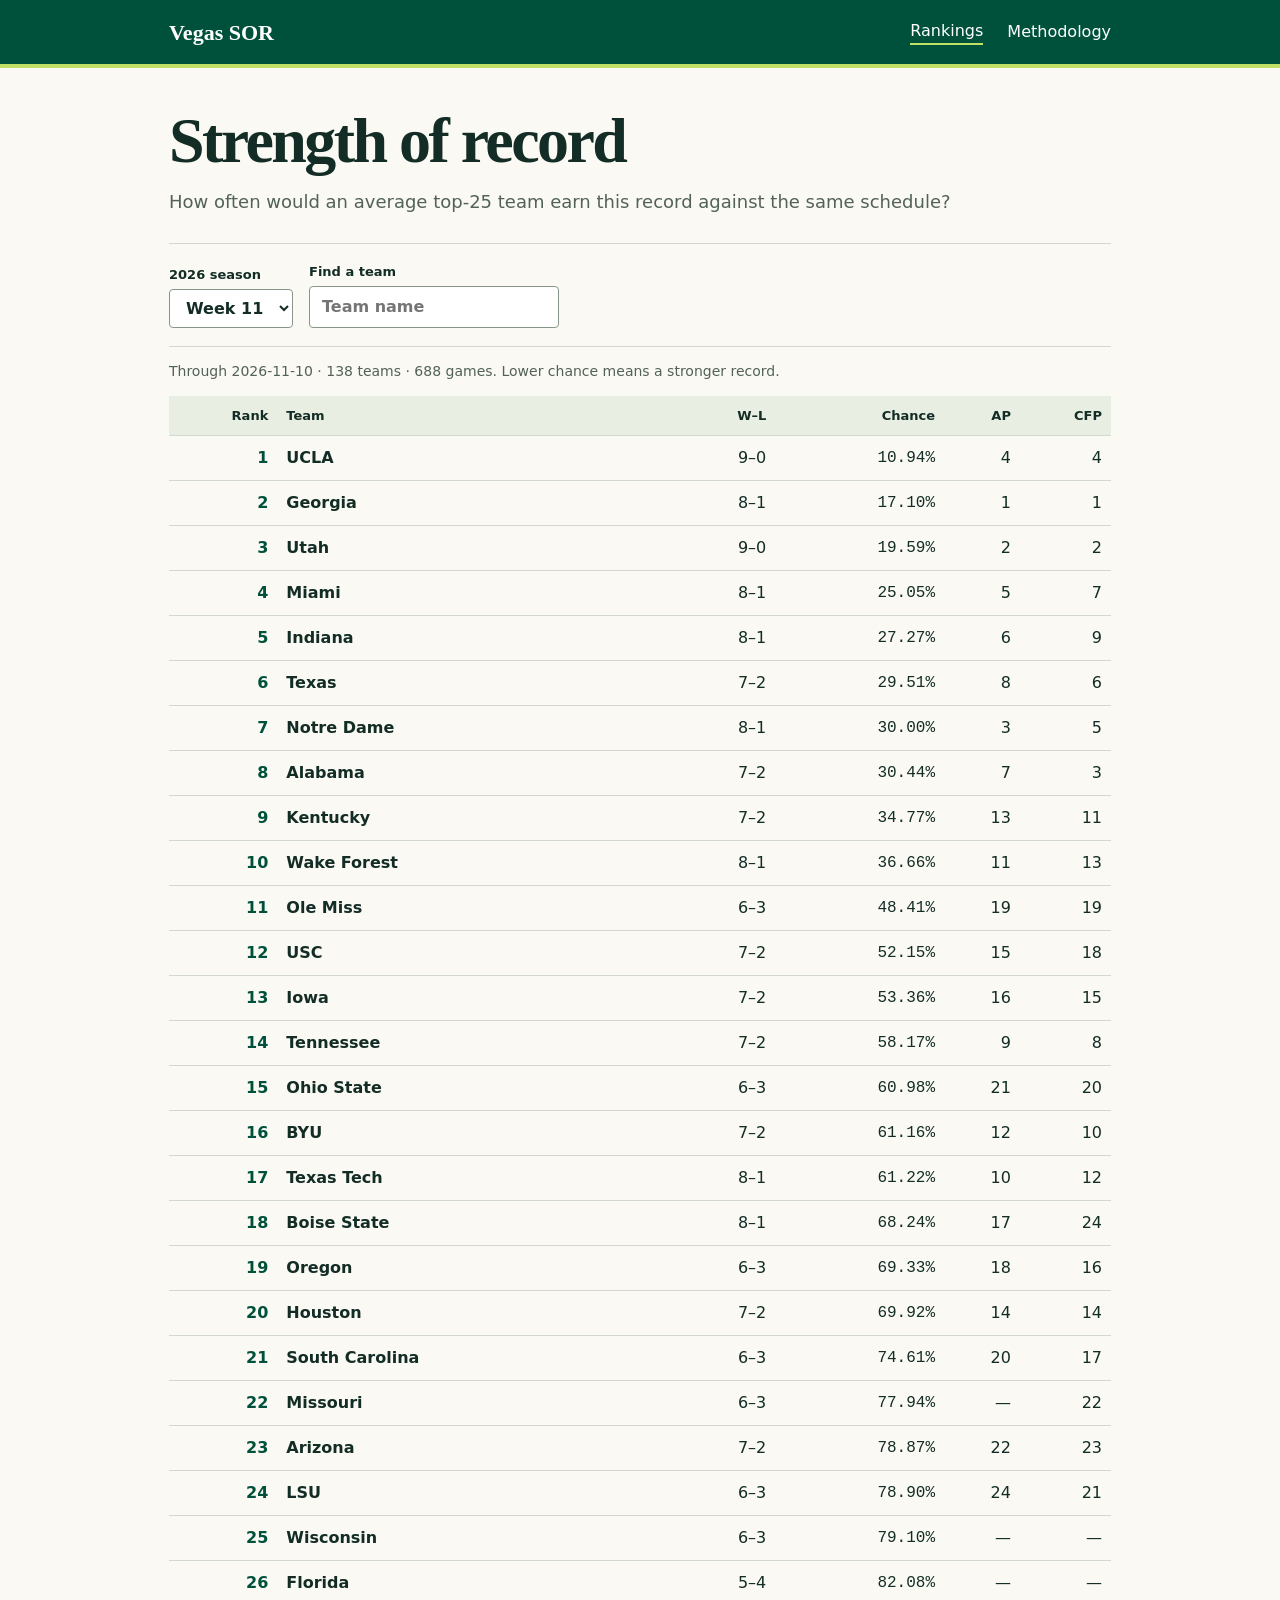
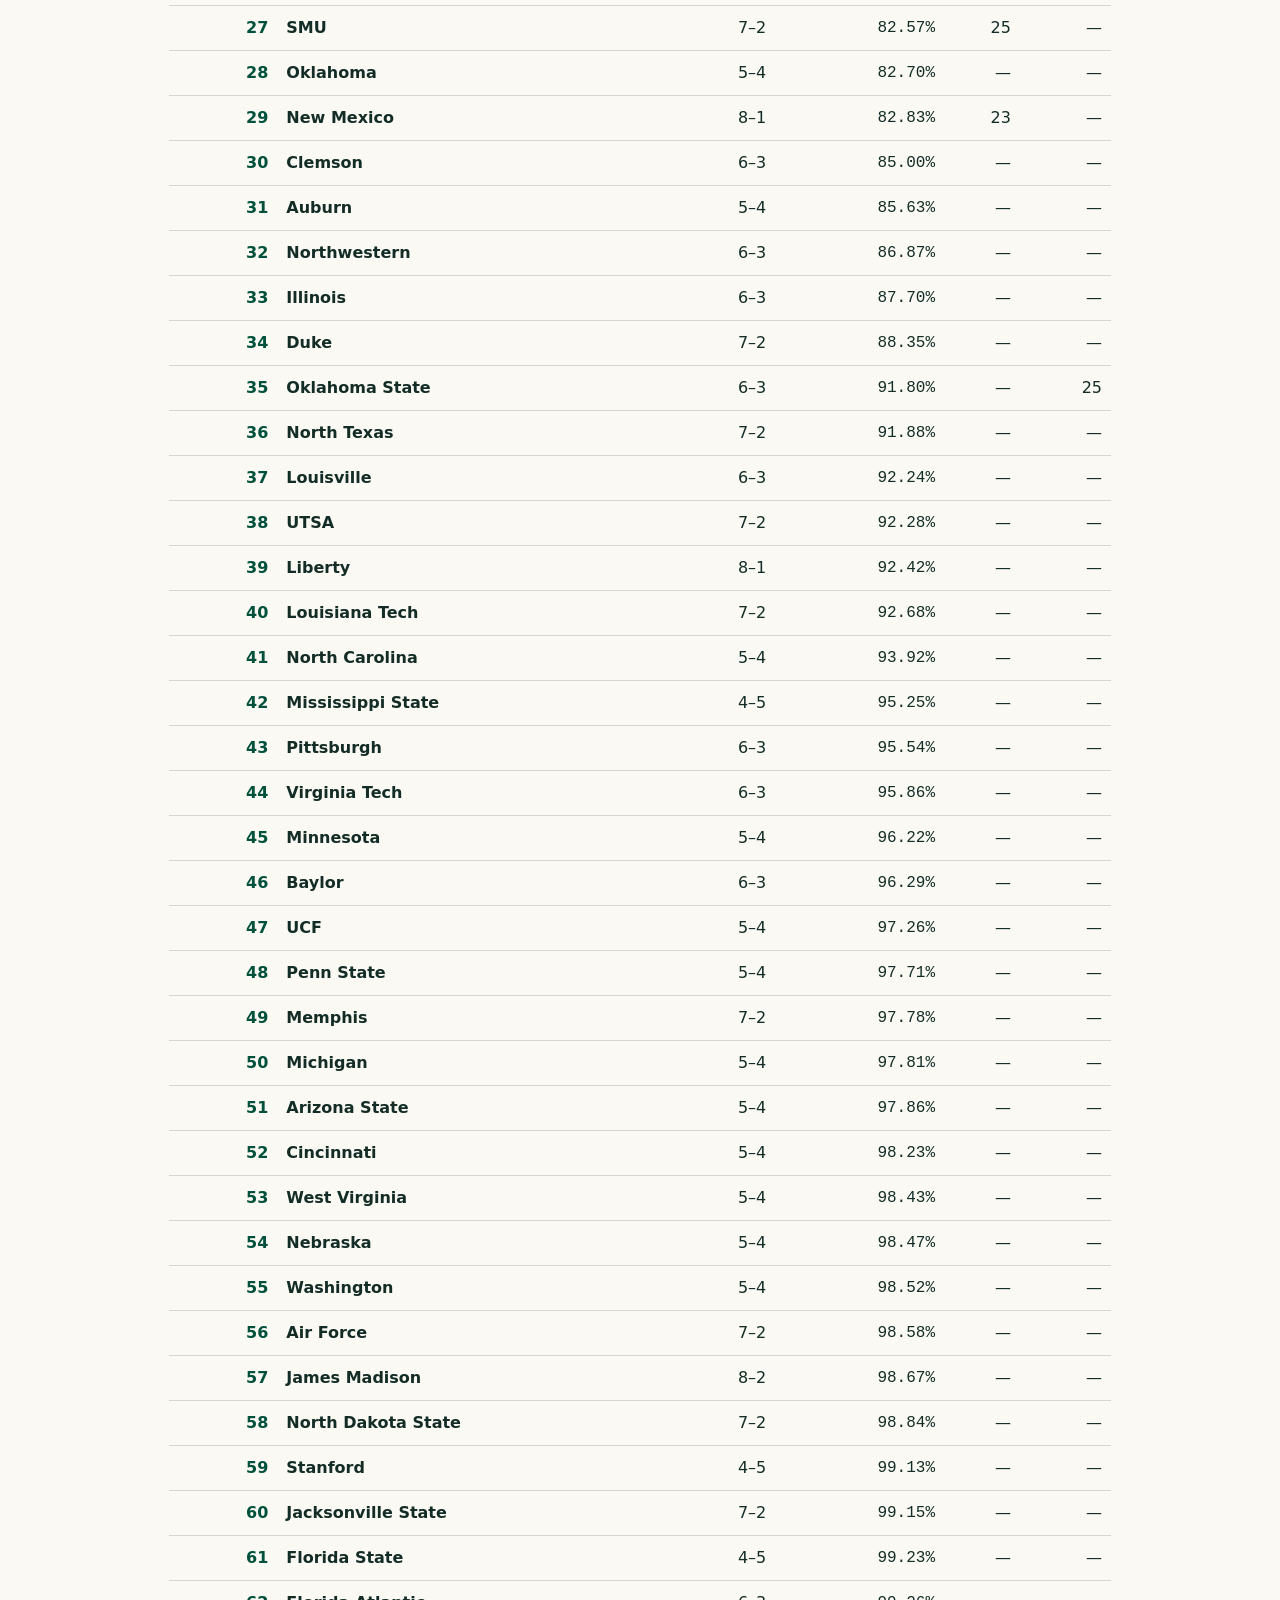
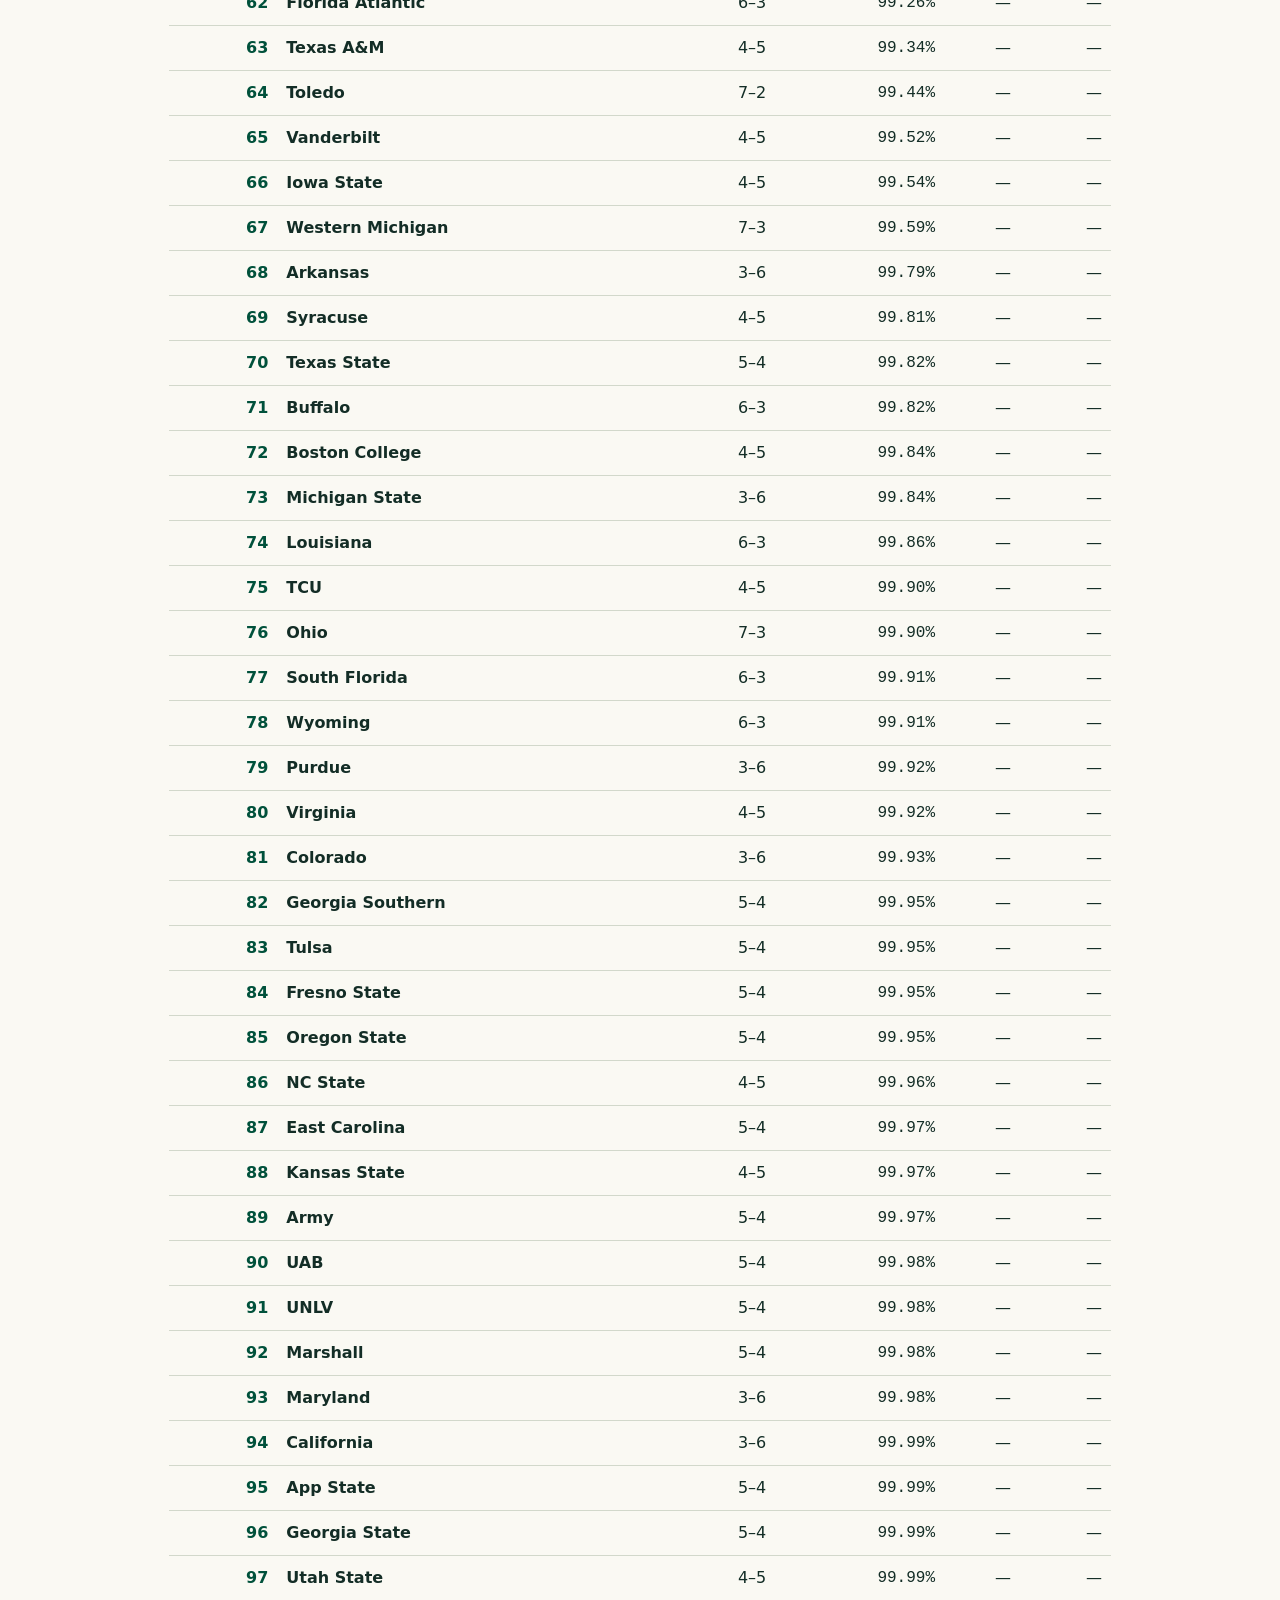
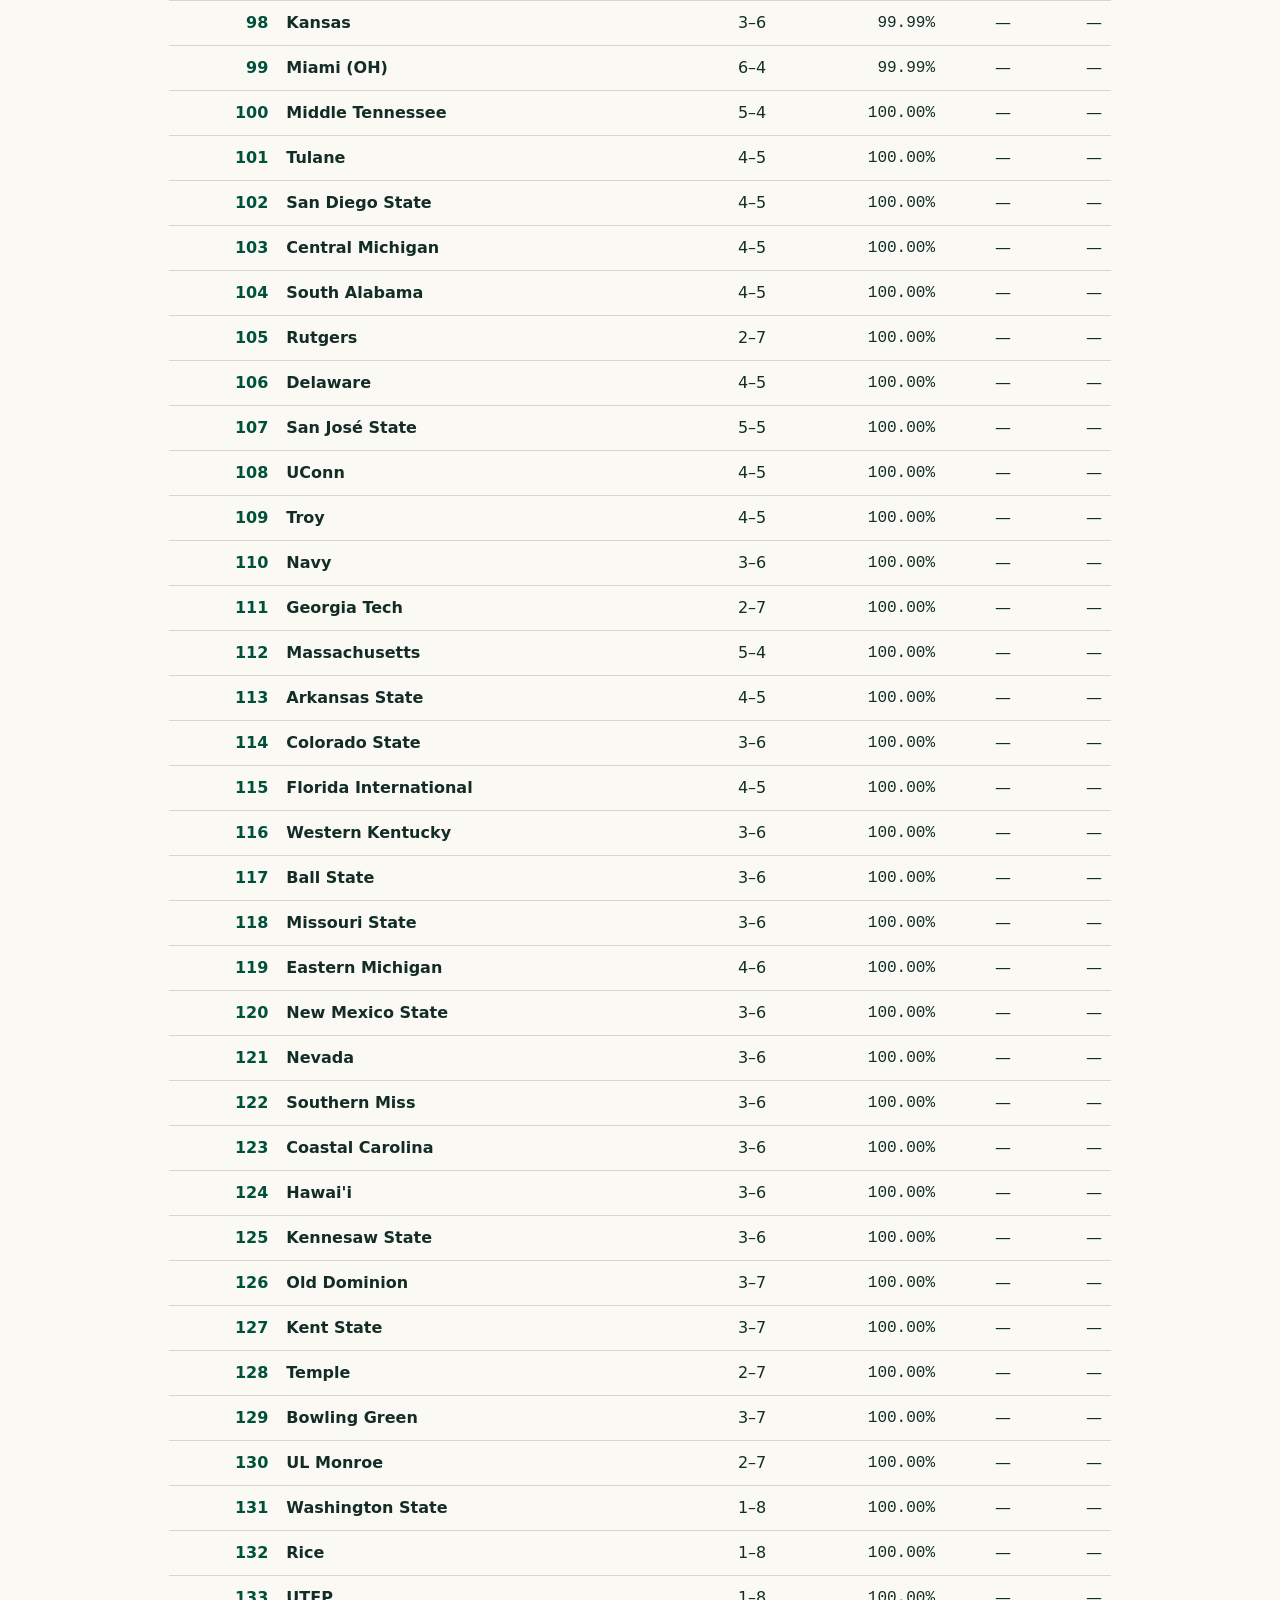
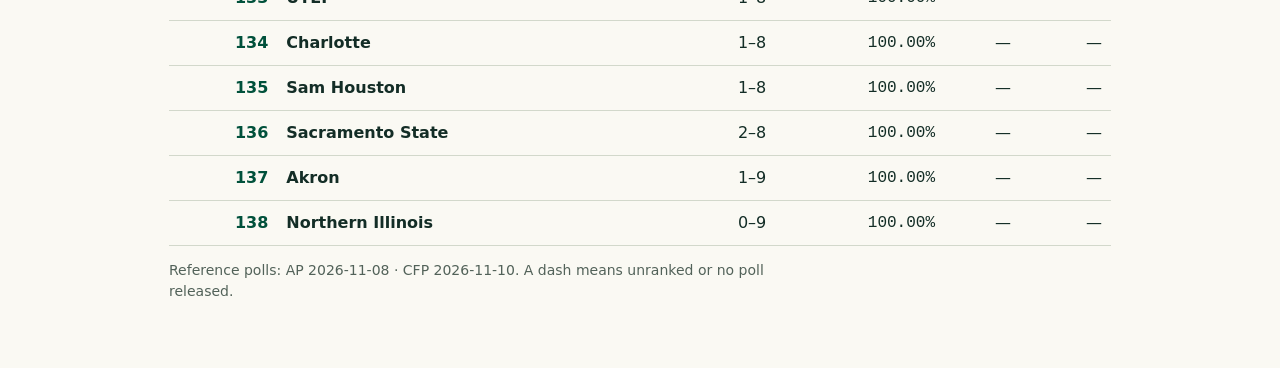
==== docs/index.html @ d77ca627 "Publish weekly market-based strength of record with independent poll comparisons" ====
<!doctype html><html lang="en"><meta charset="utf-8"><meta name="viewport" content="width=device-width, initial-scale=1"><title>2026 rankings · Vegas SOR</title><link rel="stylesheet" href="style.css"><header><nav><strong>Vegas SOR</strong><a aria-current="page" href="./">Rankings</a><a href="methodology.html">Methodology</a></nav></header><main><h1>Strength of record</h1><p class="lead">How often would an average top-25 team earn this record against the same schedule?</p><div class="controls"><label>2026 season<select id="week"></select></label><label>Find a team<input type="search" id="search" placeholder="Team name"></label></div><p id="summary"></p><table><thead><tr><th scope="col">Rank</th><th scope="col">Team</th><th scope="col">W–L</th><th scope="col" title="Chance of matching or beating the record. Lower is stronger.">Chance</th><th scope="col">AP</th><th scope="col">CFP</th></tr></thead><tbody id="rows"></tbody></table><p id="empty" hidden>No matching teams.</p><p id="polls"></p><noscript>Enable JavaScript to browse the weekly rankings.</noscript></main><script src="season.js"></script><script src="rankings.js"></script></html>
---- docs/style.css ----
:root{--ink:#132d26;--paper:#faf9f3;--green:#00513b;--rule:#d2d8cb;--muted:#526259}*{box-sizing:border-box}body{margin:0;background:var(--paper);color:var(--ink);font:16px/1.5 'Inter',system-ui,sans-serif}header{background:var(--green);color:white;border-bottom:4px solid #c1df67}nav,main{max-width:990px;margin:auto;padding:0 24px}nav{min-height:64px;display:flex;align-items:center;gap:24px}nav strong{margin-right:auto;font-family:Georgia,serif;font-size:22px}nav a{color:white;text-decoration:none}nav a[aria-current]{border-bottom:2px solid #c1df67}main{padding-top:38px;padding-bottom:52px}h1,h2{font-family:Georgia,serif;line-height:1.1;letter-spacing:-.04em}h1{font-size:clamp(38px,6vw,64px);margin:0 0 12px}h2{font-size:30px;margin:34px 0 12px}p{max-width:72ch}.lead{font-size:18px;color:var(--muted);margin:0 0 28px}.controls{display:flex;align-items:end;gap:16px;flex-wrap:wrap;padding:18px 0;border-block:1px solid var(--rule)}label{display:grid;gap:4px;font-weight:650;font-size:13px}input,select{font:inherit;font-size:16px;padding:8px 12px;background:#fff;color:var(--ink);border:1px solid #86978a;border-radius:4px}#summary,#polls{font-size:14px;color:var(--muted)}table{width:100%;border-collapse:collapse;font-variant-numeric:tabular-nums}td,th{padding:10px 9px;text-align:right;border-bottom:1px solid var(--rule)}th{background:#e8eee1;font-size:13px}td:nth-child(2),th:nth-child(2){text-align:left}td:nth-child(2){font-weight:650}td:first-child{font-weight:700;color:var(--green)}td:nth-child(4){font-family:ui-monospace,monospace}tbody tr:hover{background:#eff3e9}article{max-width:780px}article p,article li{line-height:1.7}article a{color:var(--green)}code{overflow-wrap:anywhere}#empty{padding:18px}.formula{background:#e8eee1;padding:14px 18px;font-family:ui-monospace,monospace}@media(max-width:600px){main,nav{padding-left:12px;padding-right:12px}nav{gap:12px;font-size:14px}nav strong{font-size:18px}th,td{padding:9px 4px;font-size:13px}td:nth-child(2){max-width:108px}.controls{gap:8px}input{width:155px}}
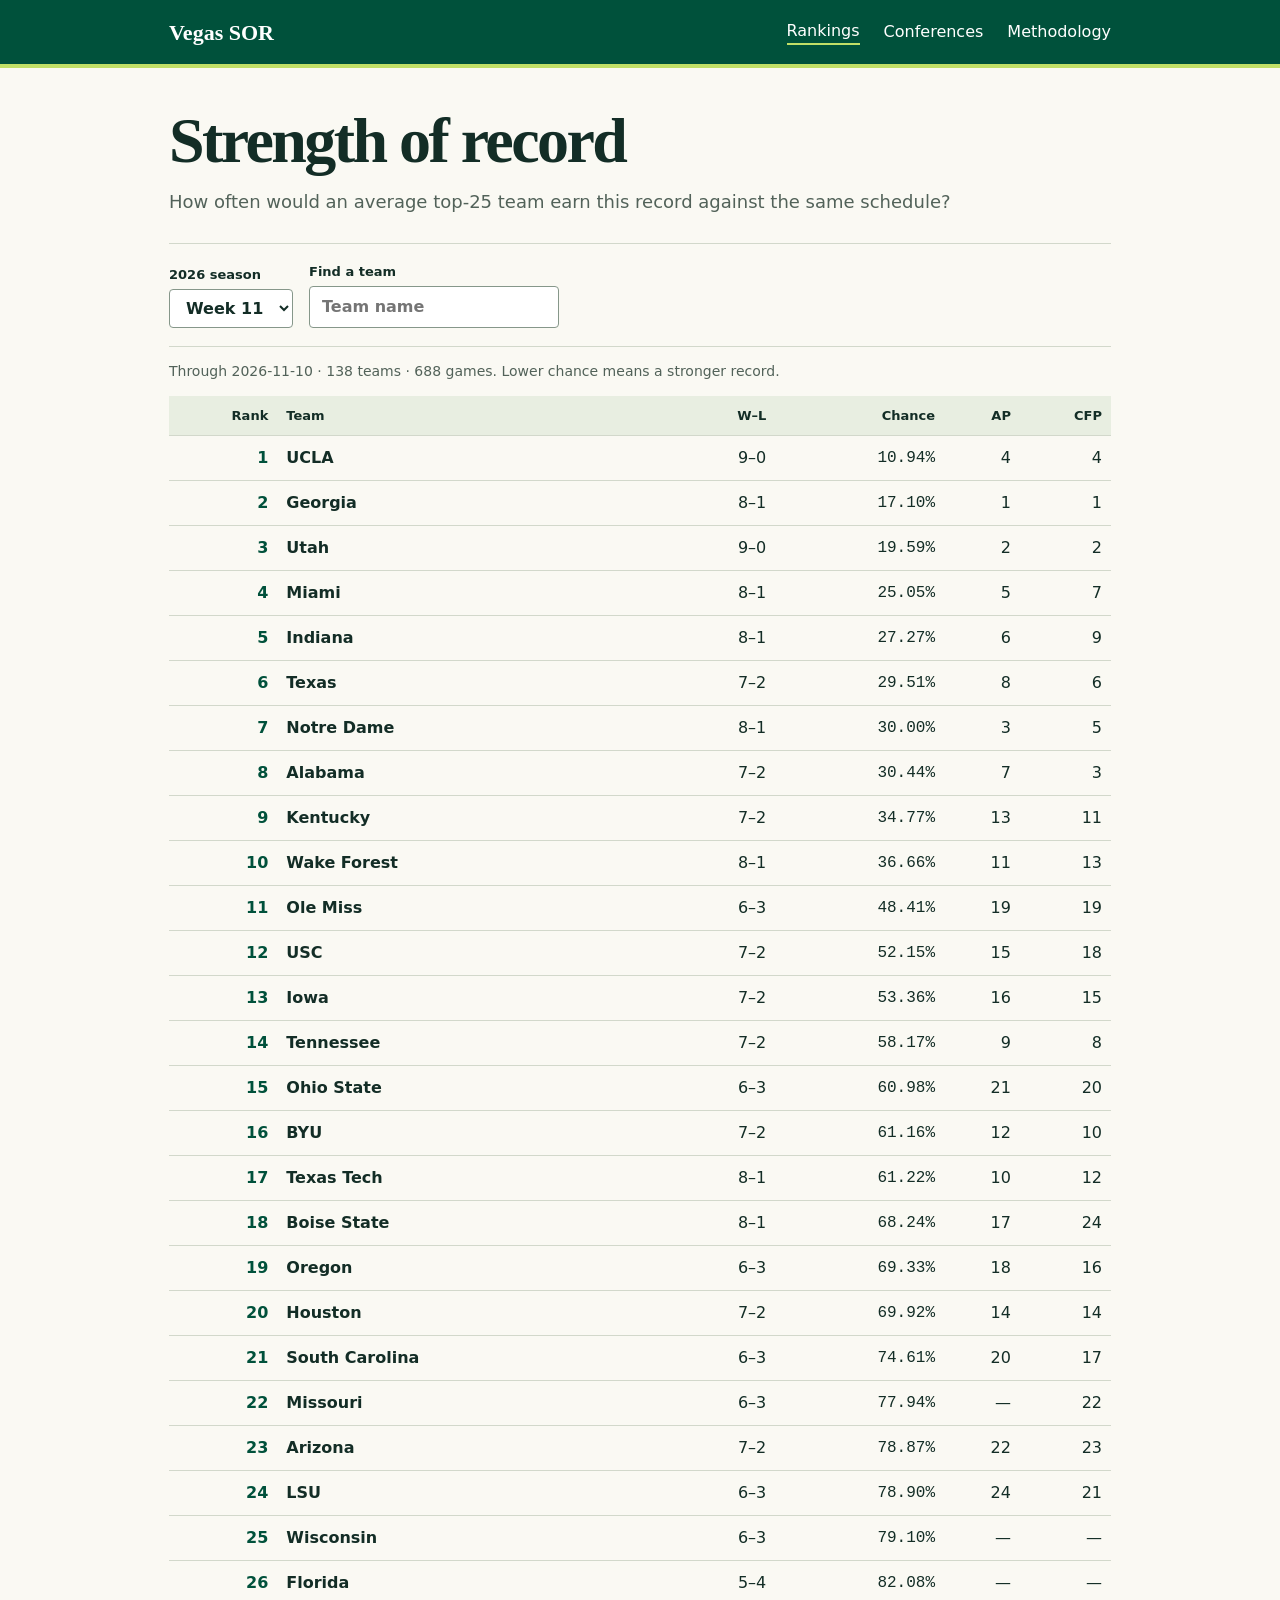
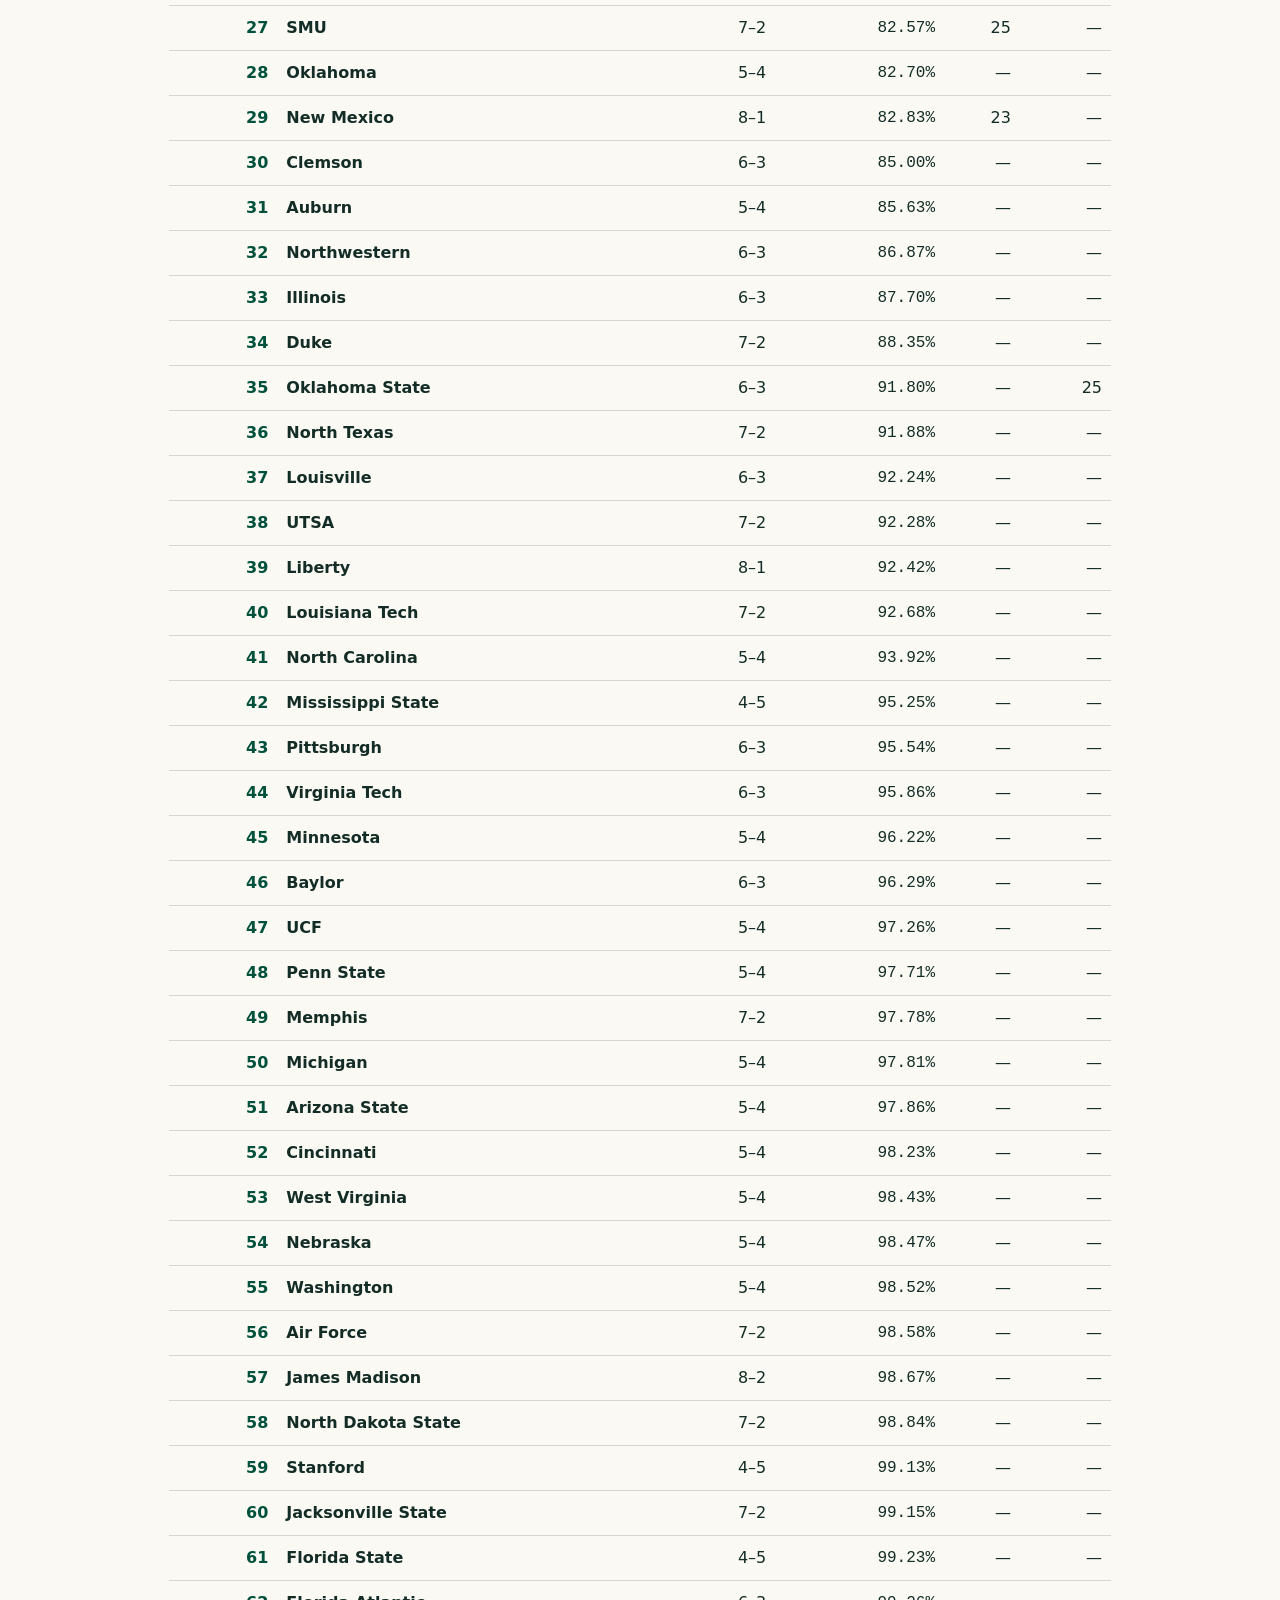
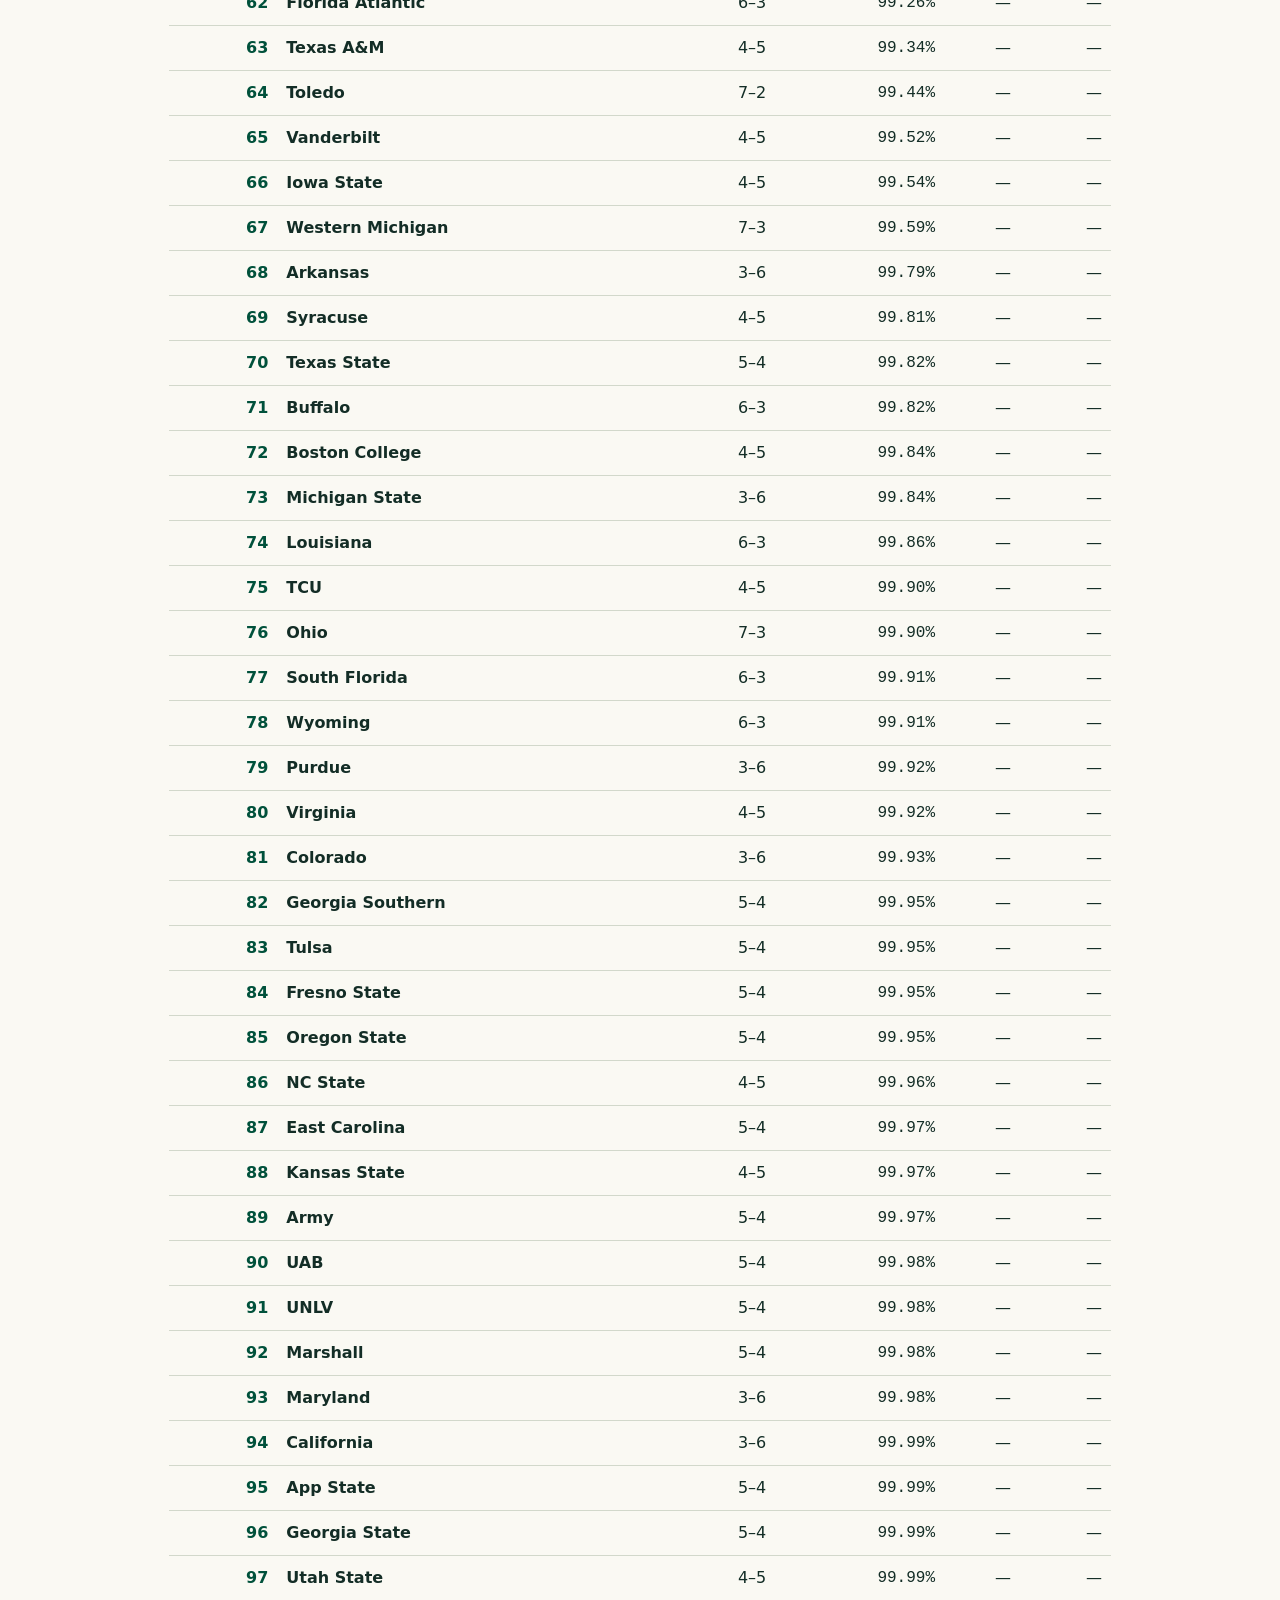
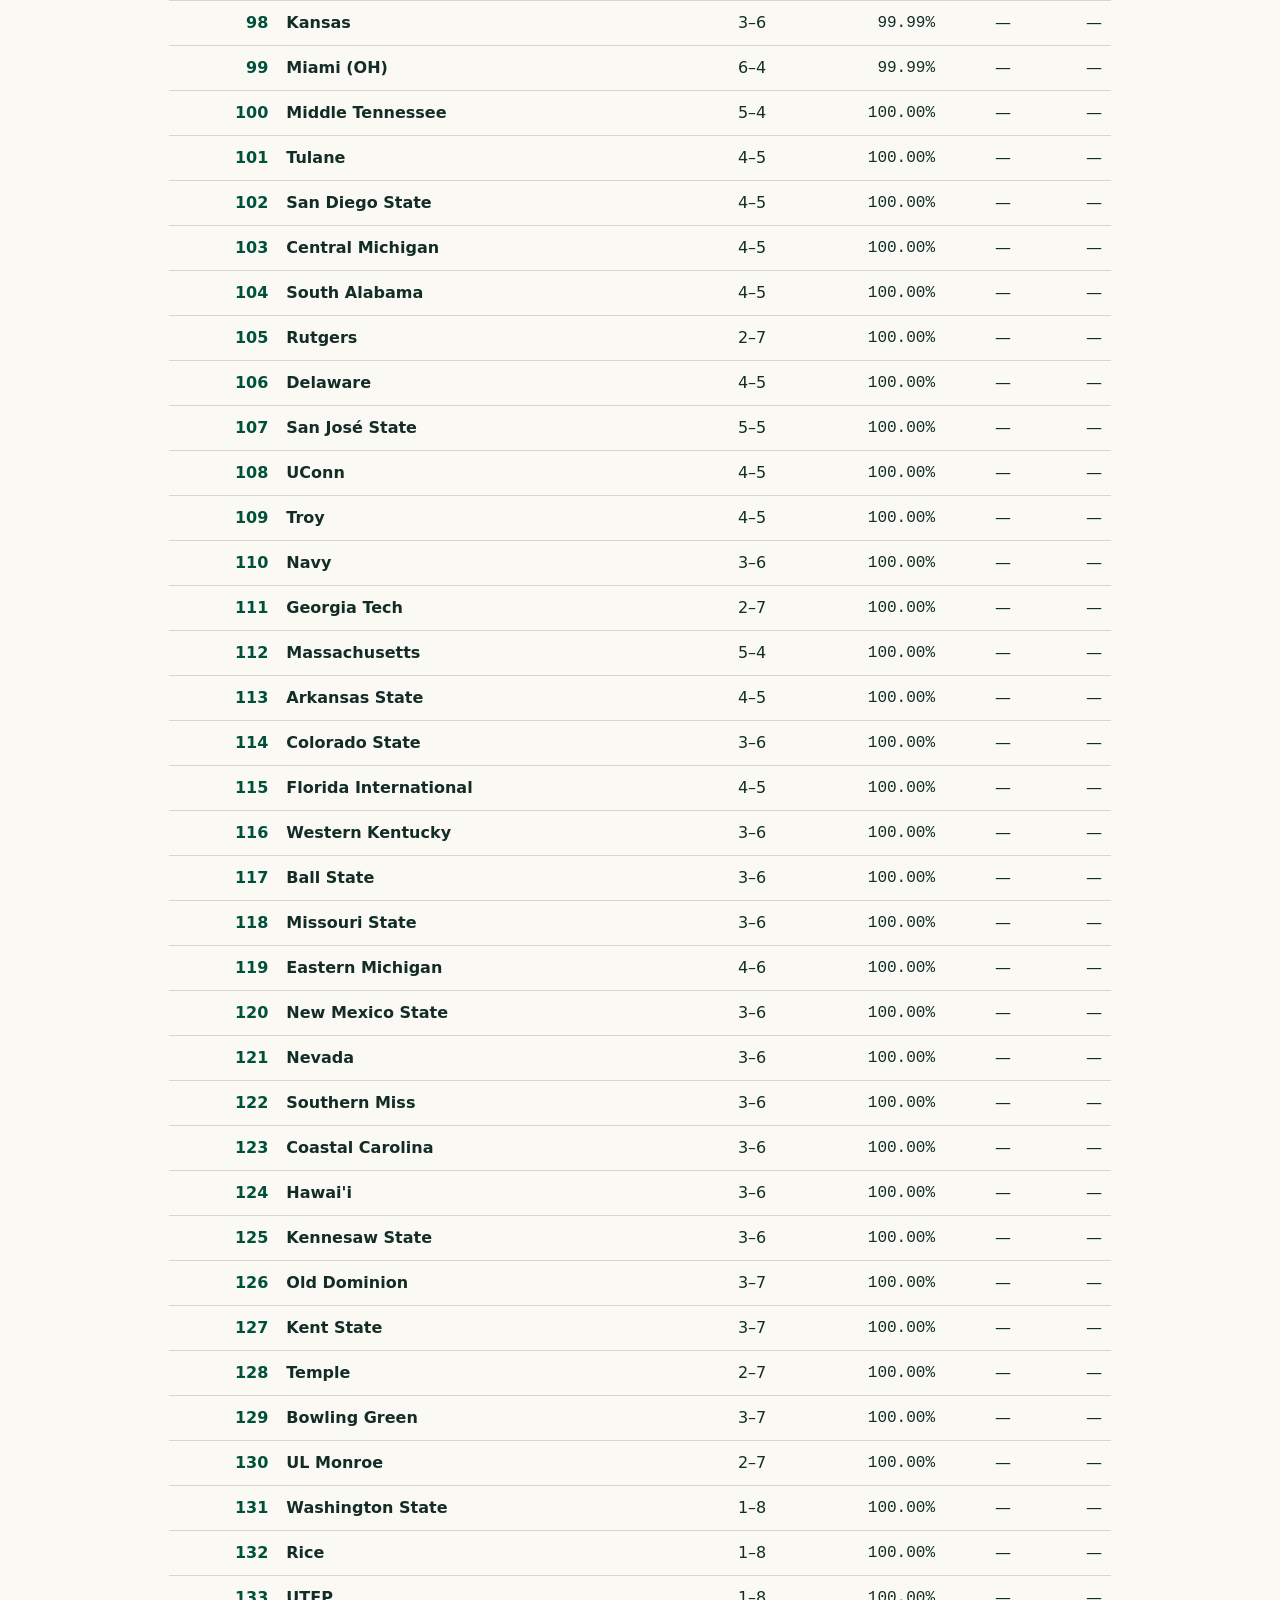
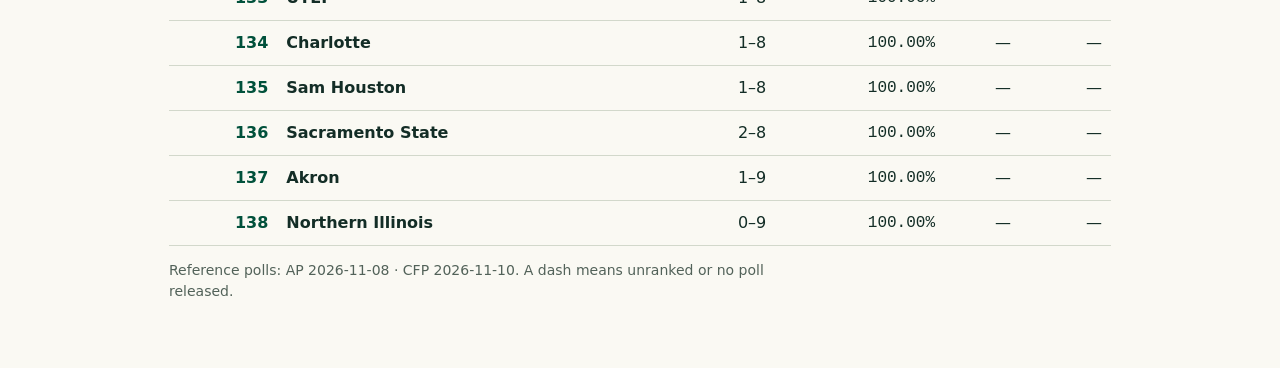
==== commit ddd6bb14: "Compare weekly conference strength, team depth and nonconference results" ====
--- a/docs/index.html
+++ b/docs/index.html
@@ -1 +1 @@
-<!doctype html><html lang="en"><meta charset="utf-8"><meta name="viewport" content="width=device-width, initial-scale=1"><title>2026 rankings · Vegas SOR</title><link rel="stylesheet" href="style.css"><header><nav><strong>Vegas SOR</strong><a aria-current="page" href="./">Rankings</a><a href="methodology.html">Methodology</a></nav></header><main><h1>Strength of record</h1><p class="lead">How often would an average top-25 team earn this record against the same schedule?</p><div class="controls"><label>2026 season<select id="week"></select></label><label>Find a team<input type="search" id="search" placeholder="Team name"></label></div><p id="summary"></p><table><thead><tr><th scope="col">Rank</th><th scope="col">Team</th><th scope="col">W–L</th><th scope="col" title="Chance of matching or beating the record. Lower is stronger.">Chance</th><th scope="col">AP</th><th scope="col">CFP</th></tr></thead><tbody id="rows"></tbody></table><p id="empty" hidden>No matching teams.</p><p id="polls"></p><noscript>Enable JavaScript to browse the weekly rankings.</noscript></main><script src="season.js"></script><script src="rankings.js"></script></html>
+<!doctype html><html lang="en"><meta charset="utf-8"><meta name="viewport" content="width=device-width, initial-scale=1"><title>2026 rankings · Vegas SOR</title><link rel="stylesheet" href="style.css"><header><nav><strong>Vegas SOR</strong><a aria-current="page" href="./">Rankings</a><a href="conferences.html">Conferences</a><a href="methodology.html">Methodology</a></nav></header><main><h1>Strength of record</h1><p class="lead">How often would an average top-25 team earn this record against the same schedule?</p><div class="controls"><label>2026 season<select id="week"></select></label><label>Find a team<input type="search" id="search" placeholder="Team name"></label></div><p id="summary"></p><table><thead><tr><th scope="col">Rank</th><th scope="col">Team</th><th scope="col">W–L</th><th scope="col" title="Chance of matching or beating the record. Lower is stronger.">Chance</th><th scope="col">AP</th><th scope="col">CFP</th></tr></thead><tbody id="rows"></tbody></table><p id="empty" hidden>No matching teams.</p><p id="polls"></p><noscript>Enable JavaScript to browse the weekly rankings.</noscript></main><script src="season.js"></script><script src="rankings.js"></script></html>
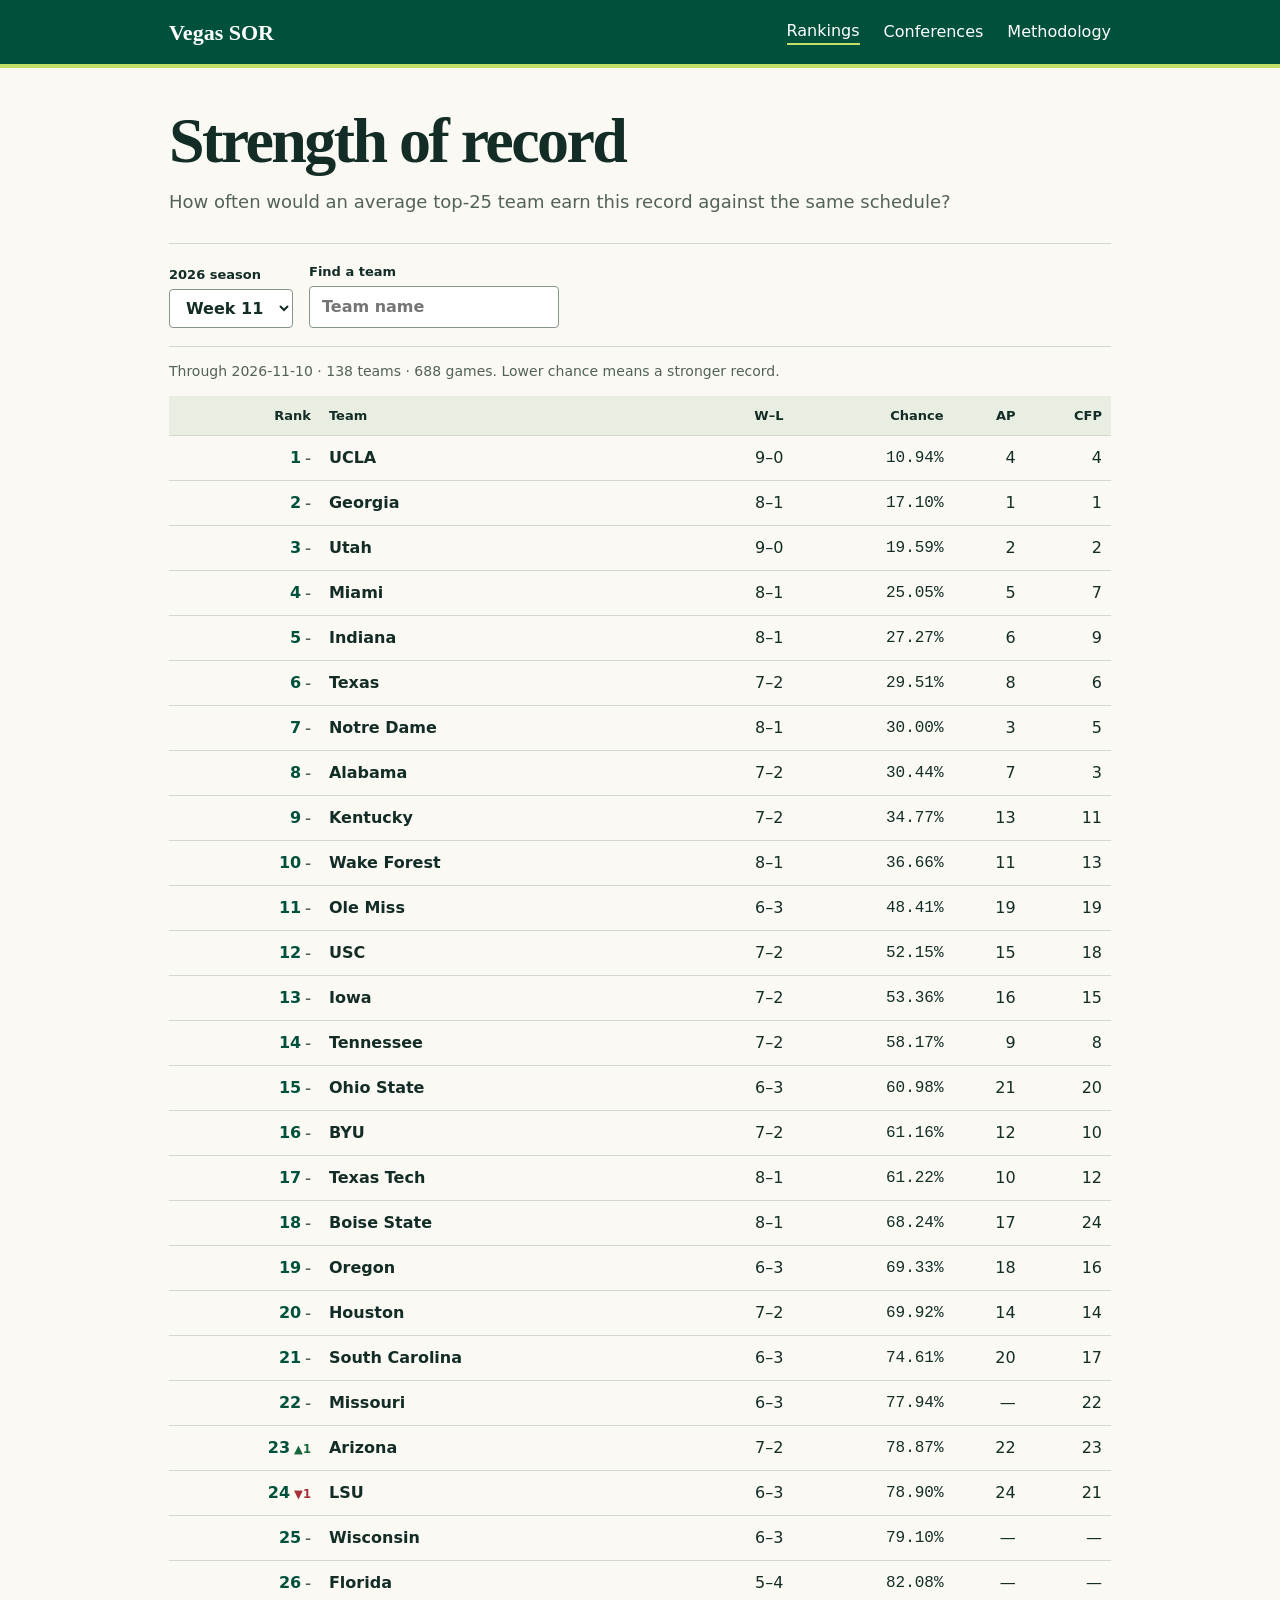
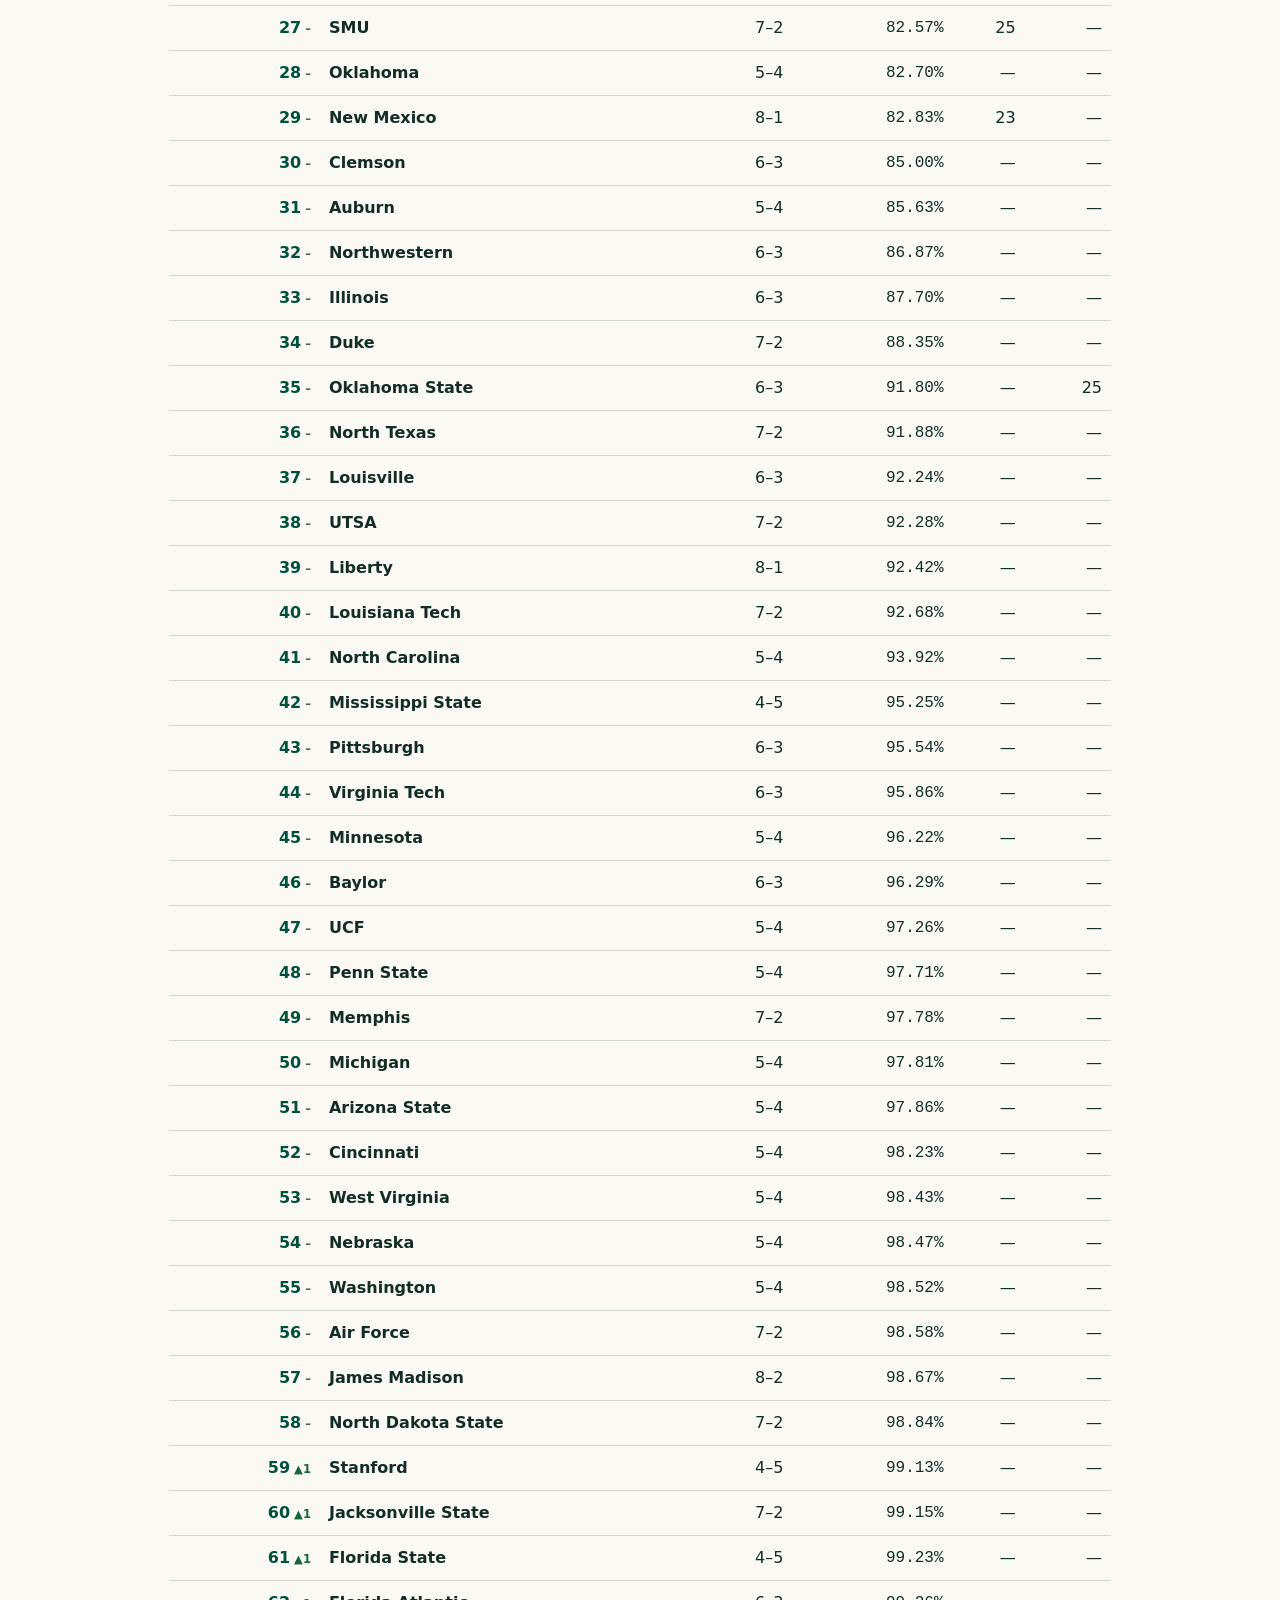
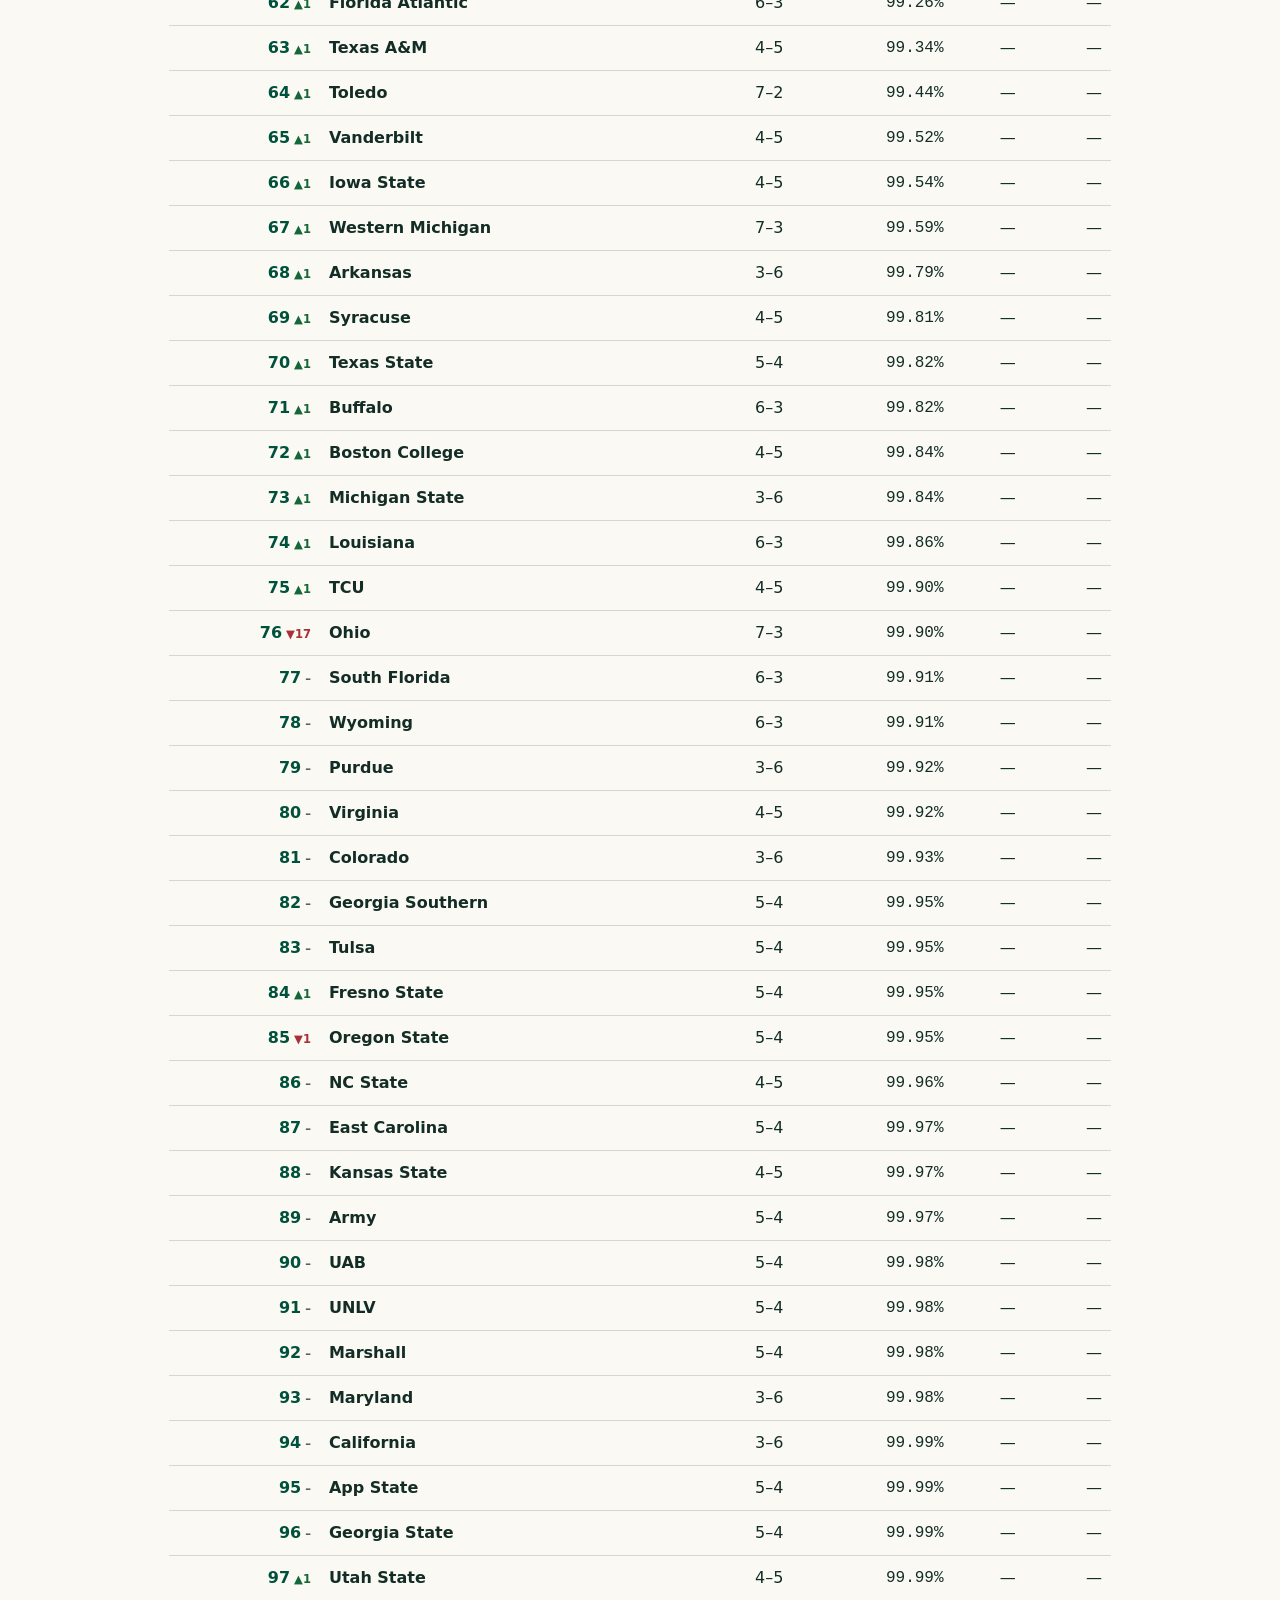
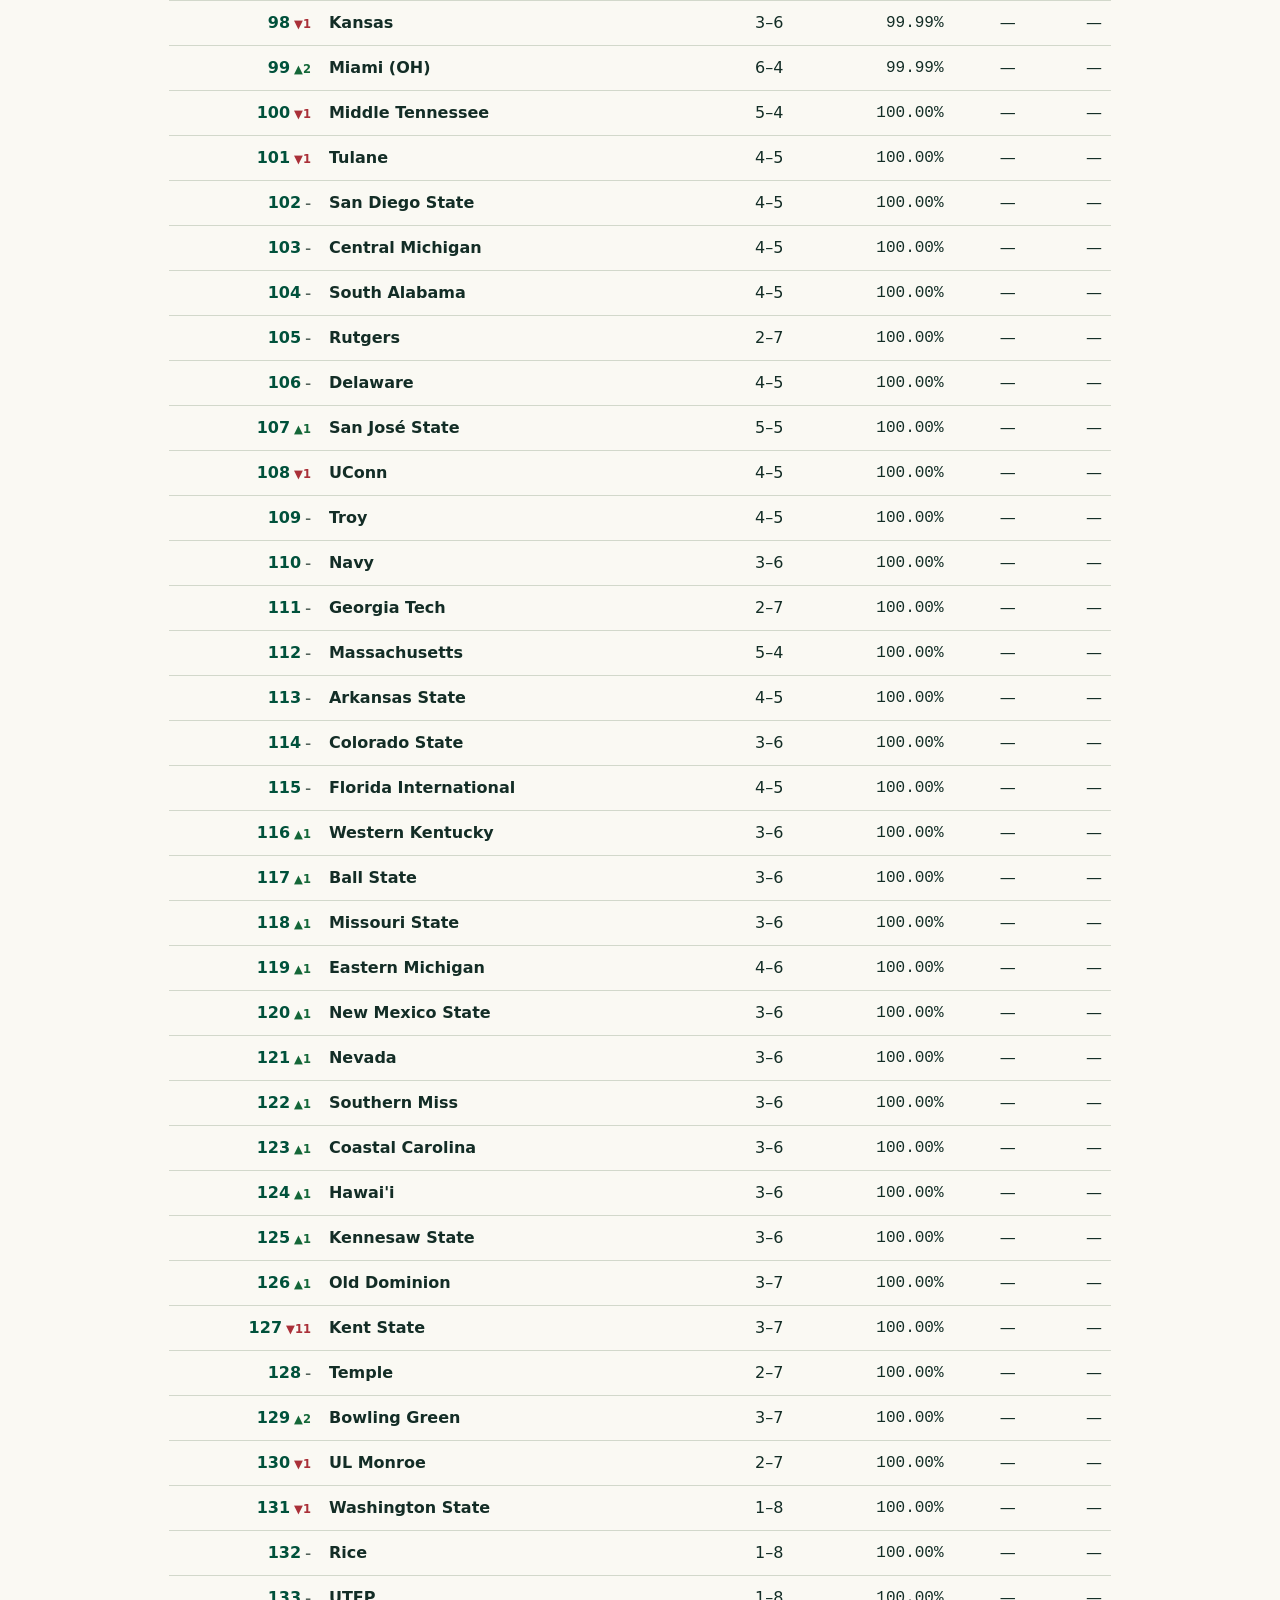
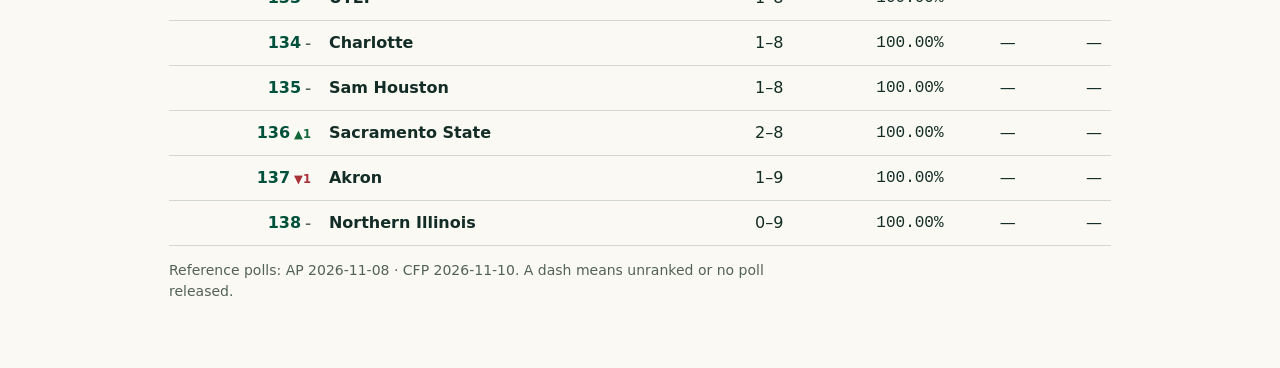
==== commit 45b09281: "Show week-over-week movement beside each Vegas SOR rank" ====
--- a/docs/index.html
+++ b/docs/index.html
@@ -1 +1 @@
-<!doctype html><html lang="en"><meta charset="utf-8"><meta name="viewport" content="width=device-width, initial-scale=1"><title>2026 rankings · Vegas SOR</title><link rel="stylesheet" href="style.css"><header><nav><strong>Vegas SOR</strong><a aria-current="page" href="./">Rankings</a><a href="conferences.html">Conferences</a><a href="methodology.html">Methodology</a></nav></header><main><h1>Strength of record</h1><p class="lead">How often would an average top-25 team earn this record against the same schedule?</p><div class="controls"><label>2026 season<select id="week"></select></label><label>Find a team<input type="search" id="search" placeholder="Team name"></label></div><p id="summary"></p><table><thead><tr><th scope="col">Rank</th><th scope="col">Team</th><th scope="col">W–L</th><th scope="col" title="Chance of matching or beating the record. Lower is stronger.">Chance</th><th scope="col">AP</th><th scope="col">CFP</th></tr></thead><tbody id="rows"></tbody></table><p id="empty" hidden>No matching teams.</p><p id="polls"></p><noscript>Enable JavaScript to browse the weekly rankings.</noscript></main><script src="season.js"></script><script src="rankings.js"></script></html>
+<!doctype html><html lang="en"><meta charset="utf-8"><meta name="viewport" content="width=device-width, initial-scale=1"><title>2026 rankings · Vegas SOR</title><link rel="stylesheet" href="style.css"><header><nav><strong>Vegas SOR</strong><a aria-current="page" href="./">Rankings</a><a href="conferences.html">Conferences</a><a href="methodology.html">Methodology</a></nav></header><main><h1>Strength of record</h1><p class="lead">How often would an average top-25 team earn this record against the same schedule?</p><div class="controls"><label>2026 season<select id="week"></select></label><label>Find a team<input type="search" id="search" placeholder="Team name"></label></div><p id="summary"></p><table><thead><tr><th scope="col">Rank</th><th scope="col">Team</th><th scope="col">W–L</th><th scope="col" title="Chance of matching or beating the record. Lower is stronger.">Chance</th><th scope="col">AP</th><th scope="col">CFP</th></tr></thead><tbody id="rows"></tbody></table><p id="empty" hidden>No matching teams.</p><p id="polls"></p><noscript>Enable JavaScript to browse the weekly rankings.</noscript></main><script src="season.js"></script><script src="rank-movement.js"></script><script src="rankings.js"></script></html>
--- a/docs/style.css
+++ b/docs/style.css
@@ -1 +1,2 @@
 :root{--ink:#132d26;--paper:#faf9f3;--green:#00513b;--rule:#d2d8cb;--muted:#526259}*{box-sizing:border-box}body{margin:0;background:var(--paper);color:var(--ink);font:16px/1.5 'Inter',system-ui,sans-serif}header{background:var(--green);color:white;border-bottom:4px solid #c1df67}nav,main{max-width:990px;margin:auto;padding:0 24px}nav{min-height:64px;display:flex;align-items:center;gap:24px}nav strong{margin-right:auto;font-family:Georgia,serif;font-size:22px}nav a{color:white;text-decoration:none}nav a[aria-current]{border-bottom:2px solid #c1df67}main{padding-top:38px;padding-bottom:52px}h1,h2{font-family:Georgia,serif;line-height:1.1;letter-spacing:-.04em}h1{font-size:clamp(38px,6vw,64px);margin:0 0 12px}h2{font-size:30px;margin:34px 0 12px}p{max-width:72ch}.lead{font-size:18px;color:var(--muted);margin:0 0 28px}.controls{display:flex;align-items:end;gap:16px;flex-wrap:wrap;padding:18px 0;border-block:1px solid var(--rule)}label{display:grid;gap:4px;font-weight:650;font-size:13px}input,select{font:inherit;font-size:16px;padding:8px 12px;background:#fff;color:var(--ink);border:1px solid #86978a;border-radius:4px}#summary,#polls{font-size:14px;color:var(--muted)}table{width:100%;border-collapse:collapse;font-variant-numeric:tabular-nums}td,th{padding:10px 9px;text-align:right;border-bottom:1px solid var(--rule)}th{background:#e8eee1;font-size:13px}td:nth-child(2),th:nth-child(2){text-align:left}td:nth-child(2){font-weight:650}td:first-child{font-weight:700;color:var(--green)}td:nth-child(4){font-family:ui-monospace,monospace}tbody tr:hover{background:#eff3e9}article{max-width:780px}article p,article li{line-height:1.7}article a{color:var(--green)}code{overflow-wrap:anywhere}#empty{padding:18px}.formula{background:#e8eee1;padding:14px 18px;font-family:ui-monospace,monospace}@media(max-width:600px){main,nav{padding-left:12px;padding-right:12px}nav{gap:12px;font-size:14px}nav strong{font-size:18px}th,td{padding:9px 4px;font-size:13px}td:nth-child(2){max-width:108px}.controls{gap:8px}input{width:155px}}
+.sor-rank{white-space:nowrap}.rank-change{margin-inline-start:.35em;font-size:.72em;font-weight:650;color:var(--muted)}.rank-change.up{color:#146738}.rank-change.down{color:#aa3038}
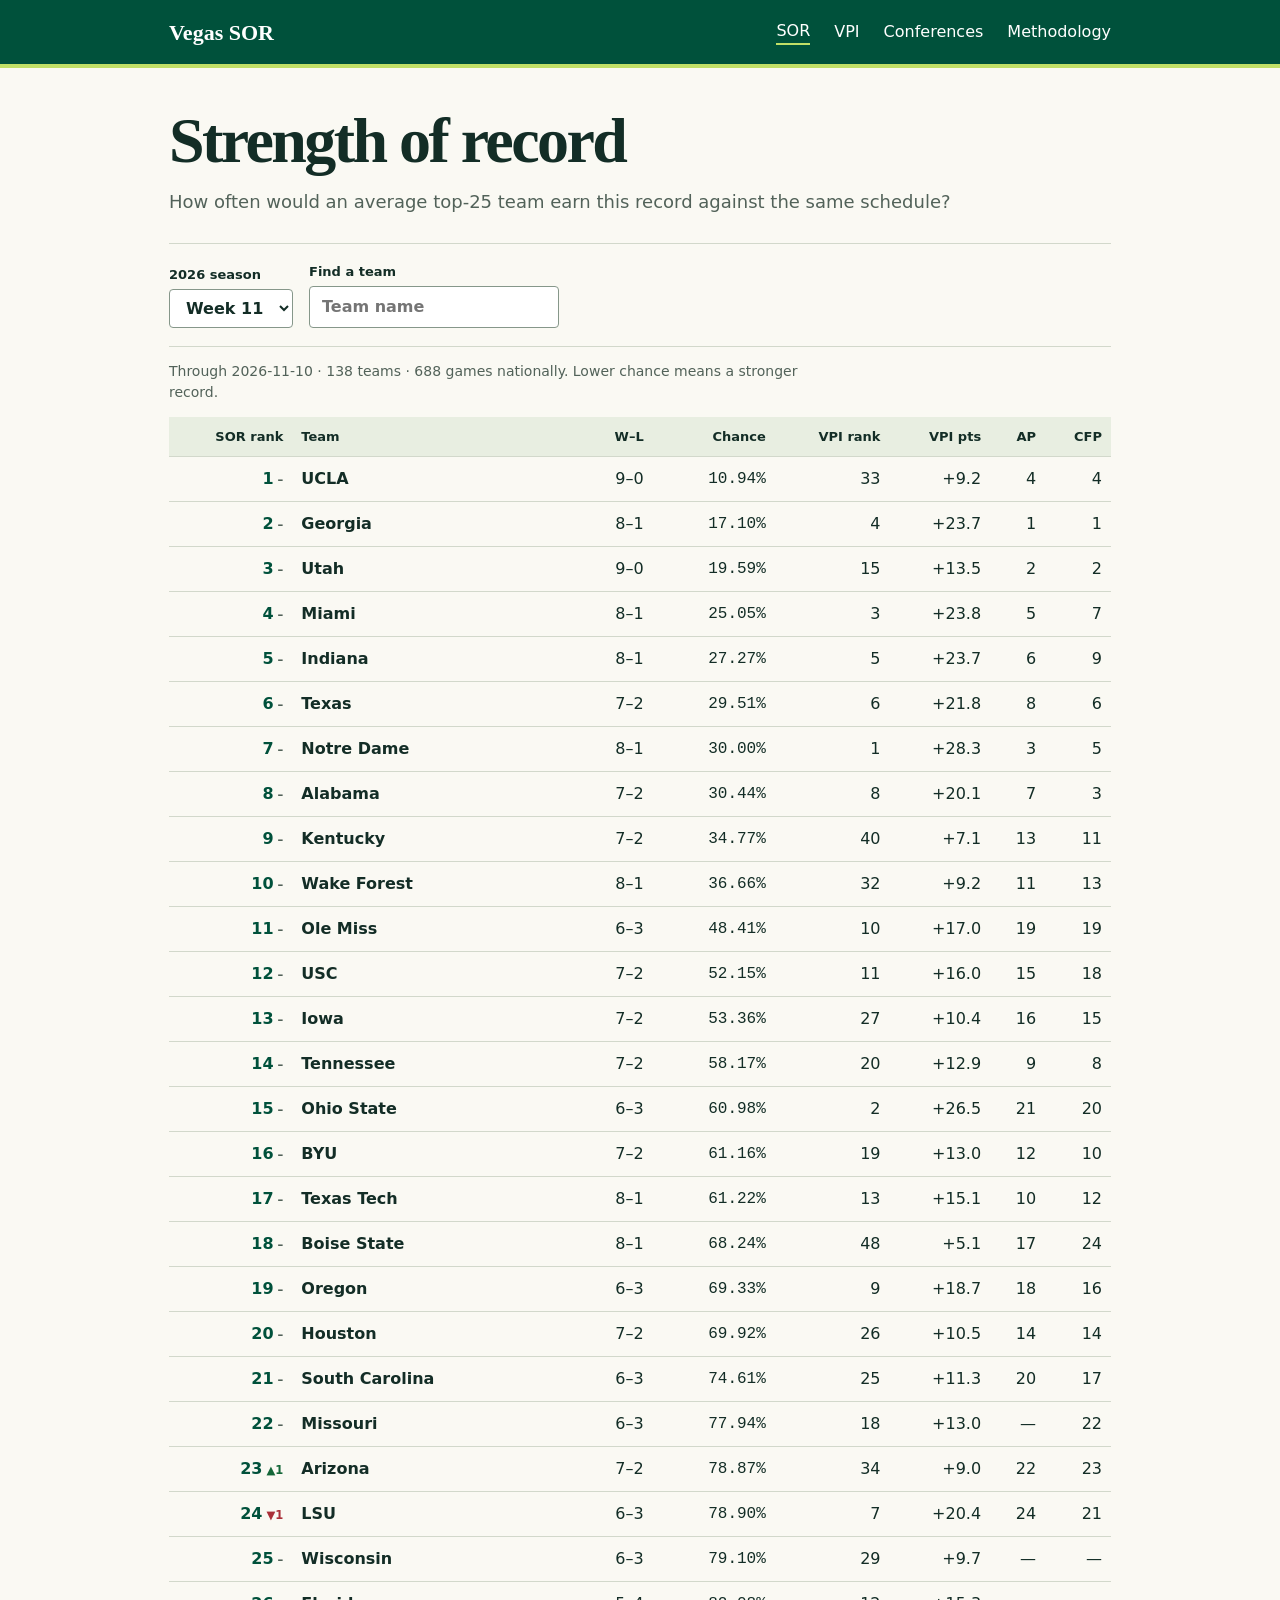
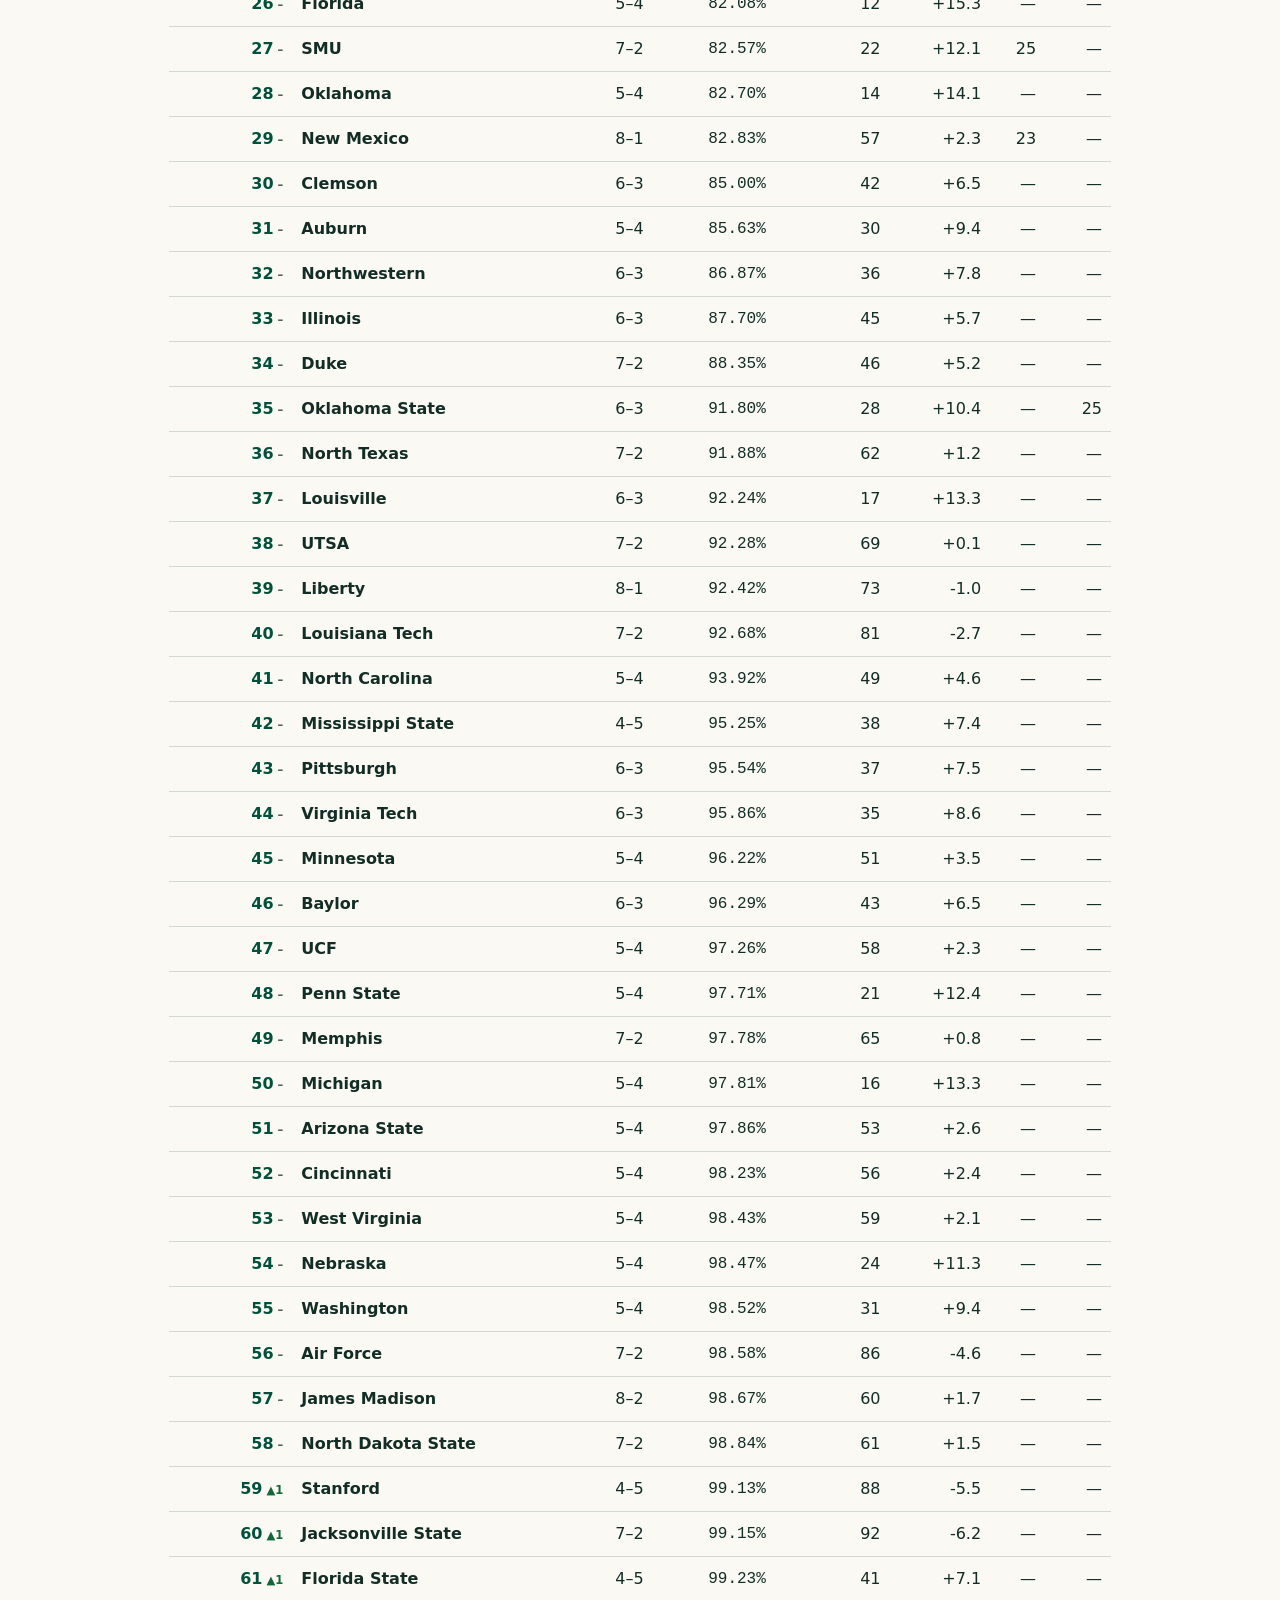
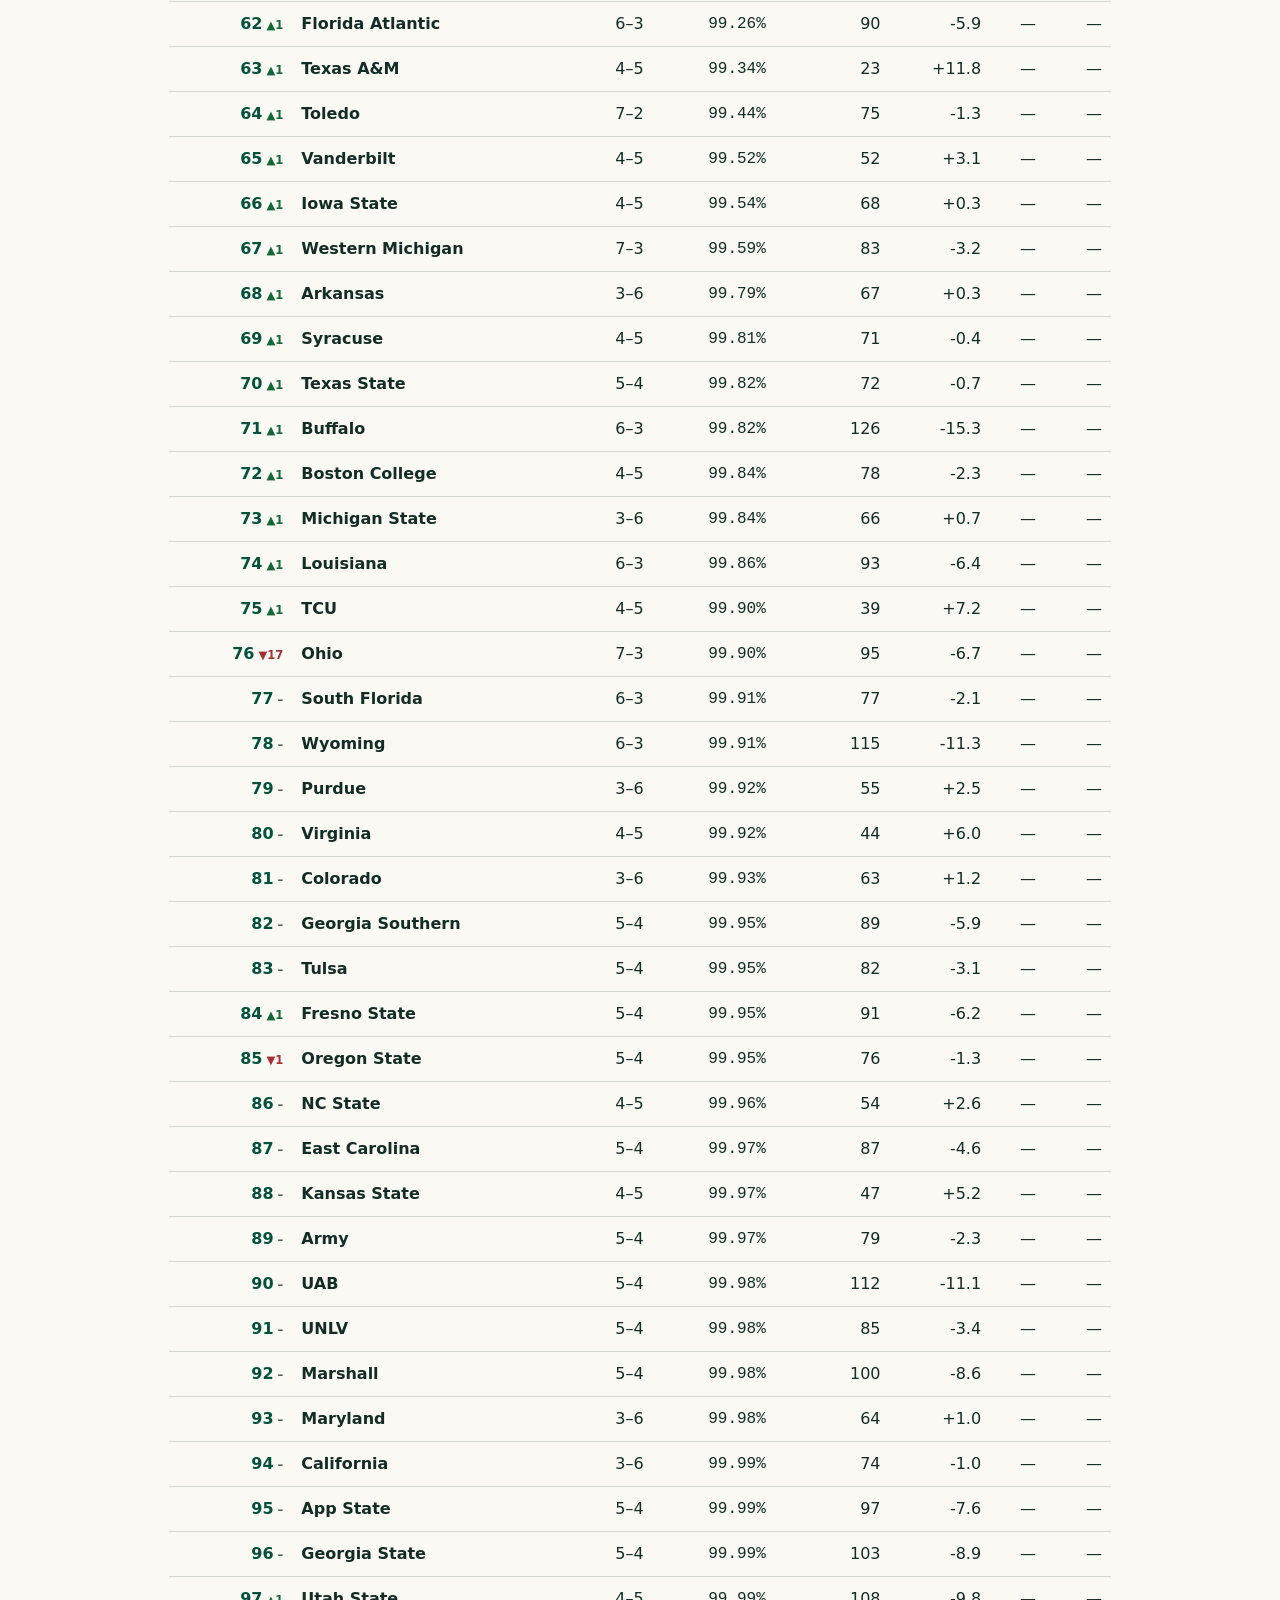
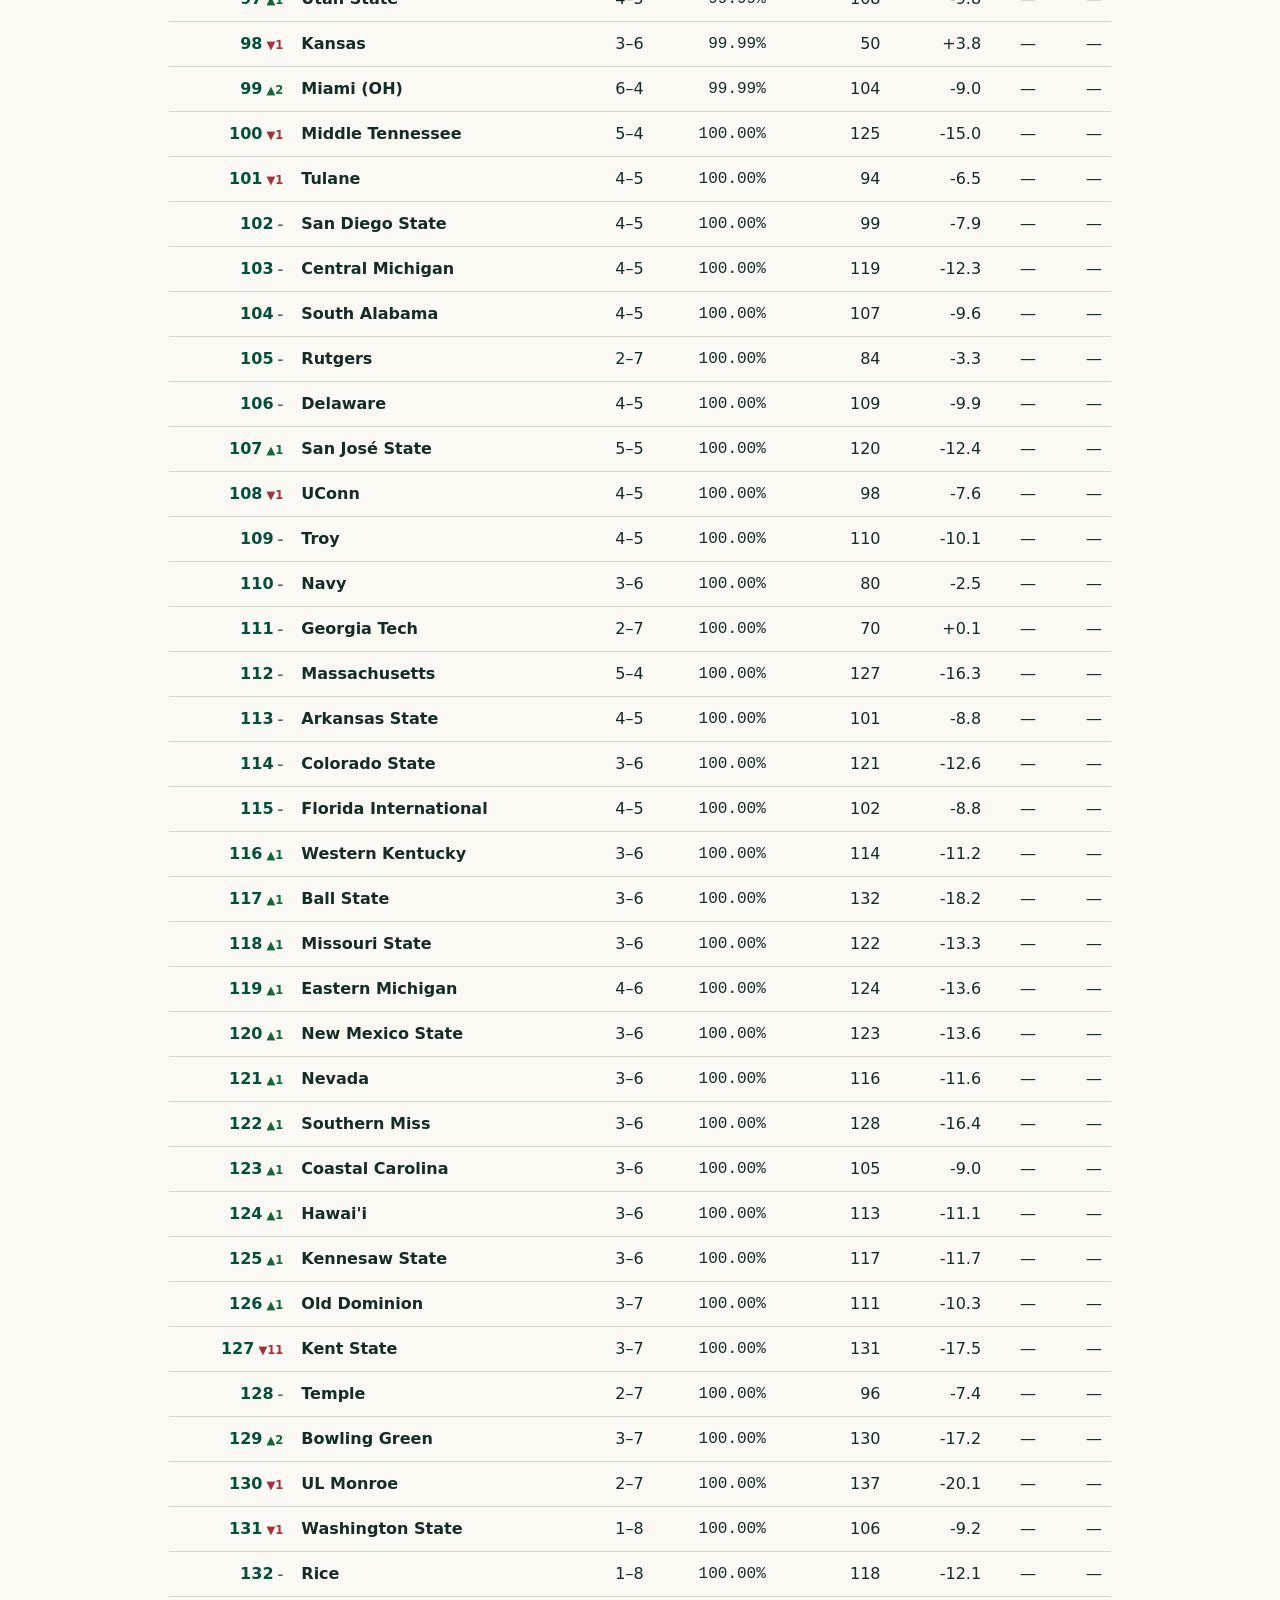
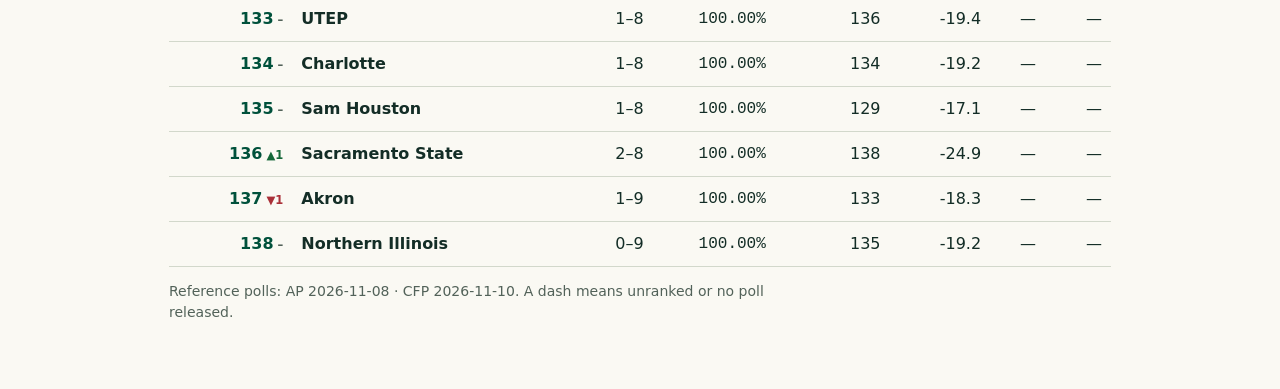
==== commit 4e7e59f7: "Add national Vegas Power Index rankings and compare VPI with SOR" ====
--- a/docs/index.html
+++ b/docs/index.html
@@ -1 +1 @@
-<!doctype html><html lang="en"><meta charset="utf-8"><meta name="viewport" content="width=device-width, initial-scale=1"><title>2026 rankings · Vegas SOR</title><link rel="stylesheet" href="style.css"><header><nav><strong>Vegas SOR</strong><a aria-current="page" href="./">Rankings</a><a href="conferences.html">Conferences</a><a href="methodology.html">Methodology</a></nav></header><main><h1>Strength of record</h1><p class="lead">How often would an average top-25 team earn this record against the same schedule?</p><div class="controls"><label>2026 season<select id="week"></select></label><label>Find a team<input type="search" id="search" placeholder="Team name"></label></div><p id="summary"></p><table><thead><tr><th scope="col">Rank</th><th scope="col">Team</th><th scope="col">W–L</th><th scope="col" title="Chance of matching or beating the record. Lower is stronger.">Chance</th><th scope="col">AP</th><th scope="col">CFP</th></tr></thead><tbody id="rows"></tbody></table><p id="empty" hidden>No matching teams.</p><p id="polls"></p><noscript>Enable JavaScript to browse the weekly rankings.</noscript></main><script src="season.js"></script><script src="rank-movement.js"></script><script src="rankings.js"></script></html>
+<!doctype html><html lang="en"><meta charset="utf-8"><meta name="viewport" content="width=device-width, initial-scale=1"><title>2026 rankings · Vegas SOR</title><link rel="stylesheet" href="style.css"><header><nav><strong>Vegas SOR</strong><a aria-current="page" href="./">SOR</a><a id="vpi-link" href="vpi.html">VPI</a><a href="conferences.html">Conferences</a><a href="methodology.html">Methodology</a></nav></header><main><h1>Strength of record</h1><p class="lead">How often would an average top-25 team earn this record against the same schedule?</p><div class="controls"><label>2026 season<select id="week"></select></label><label>Find a team<input type="search" id="search" placeholder="Team name"></label></div><p id="summary"></p><div class="ranking-scroll"><table><thead><tr><th scope="col">SOR rank</th><th scope="col">Team</th><th scope="col">W–L</th><th scope="col" title="Chance of matching or beating the record. Lower is stronger.">Chance</th><th scope="col">VPI rank</th><th scope="col" title="Points above or below the average FBS team on a neutral field">VPI pts</th><th scope="col">AP</th><th scope="col">CFP</th></tr></thead><tbody id="rows"></tbody></table></div><p id="empty" hidden>No matching teams.</p><p id="polls"></p><noscript>Enable JavaScript to browse the weekly rankings.</noscript></main><script src="season.js"></script><script src="conference-data.js"></script><script src="rank-movement.js"></script><script src="rankings.js"></script></html>
--- a/docs/style.css
+++ b/docs/style.css
@@ -1,2 +1,3 @@
 :root{--ink:#132d26;--paper:#faf9f3;--green:#00513b;--rule:#d2d8cb;--muted:#526259}*{box-sizing:border-box}body{margin:0;background:var(--paper);color:var(--ink);font:16px/1.5 'Inter',system-ui,sans-serif}header{background:var(--green);color:white;border-bottom:4px solid #c1df67}nav,main{max-width:990px;margin:auto;padding:0 24px}nav{min-height:64px;display:flex;align-items:center;gap:24px}nav strong{margin-right:auto;font-family:Georgia,serif;font-size:22px}nav a{color:white;text-decoration:none}nav a[aria-current]{border-bottom:2px solid #c1df67}main{padding-top:38px;padding-bottom:52px}h1,h2{font-family:Georgia,serif;line-height:1.1;letter-spacing:-.04em}h1{font-size:clamp(38px,6vw,64px);margin:0 0 12px}h2{font-size:30px;margin:34px 0 12px}p{max-width:72ch}.lead{font-size:18px;color:var(--muted);margin:0 0 28px}.controls{display:flex;align-items:end;gap:16px;flex-wrap:wrap;padding:18px 0;border-block:1px solid var(--rule)}label{display:grid;gap:4px;font-weight:650;font-size:13px}input,select{font:inherit;font-size:16px;padding:8px 12px;background:#fff;color:var(--ink);border:1px solid #86978a;border-radius:4px}#summary,#polls{font-size:14px;color:var(--muted)}table{width:100%;border-collapse:collapse;font-variant-numeric:tabular-nums}td,th{padding:10px 9px;text-align:right;border-bottom:1px solid var(--rule)}th{background:#e8eee1;font-size:13px}td:nth-child(2),th:nth-child(2){text-align:left}td:nth-child(2){font-weight:650}td:first-child{font-weight:700;color:var(--green)}td:nth-child(4){font-family:ui-monospace,monospace}tbody tr:hover{background:#eff3e9}article{max-width:780px}article p,article li{line-height:1.7}article a{color:var(--green)}code{overflow-wrap:anywhere}#empty{padding:18px}.formula{background:#e8eee1;padding:14px 18px;font-family:ui-monospace,monospace}@media(max-width:600px){main,nav{padding-left:12px;padding-right:12px}nav{gap:12px;font-size:14px}nav strong{font-size:18px}th,td{padding:9px 4px;font-size:13px}td:nth-child(2){max-width:108px}.controls{gap:8px}input{width:155px}}
 .sor-rank{white-space:nowrap}.rank-change{margin-inline-start:.35em;font-size:.72em;font-weight:650;color:var(--muted)}.rank-change.up{color:#146738}.rank-change.down{color:#aa3038}
+.ranking-scroll{overflow-x:auto}.ranking-scroll th{white-space:nowrap}@media(max-width:600px){nav{flex-wrap:wrap;column-gap:10px}}
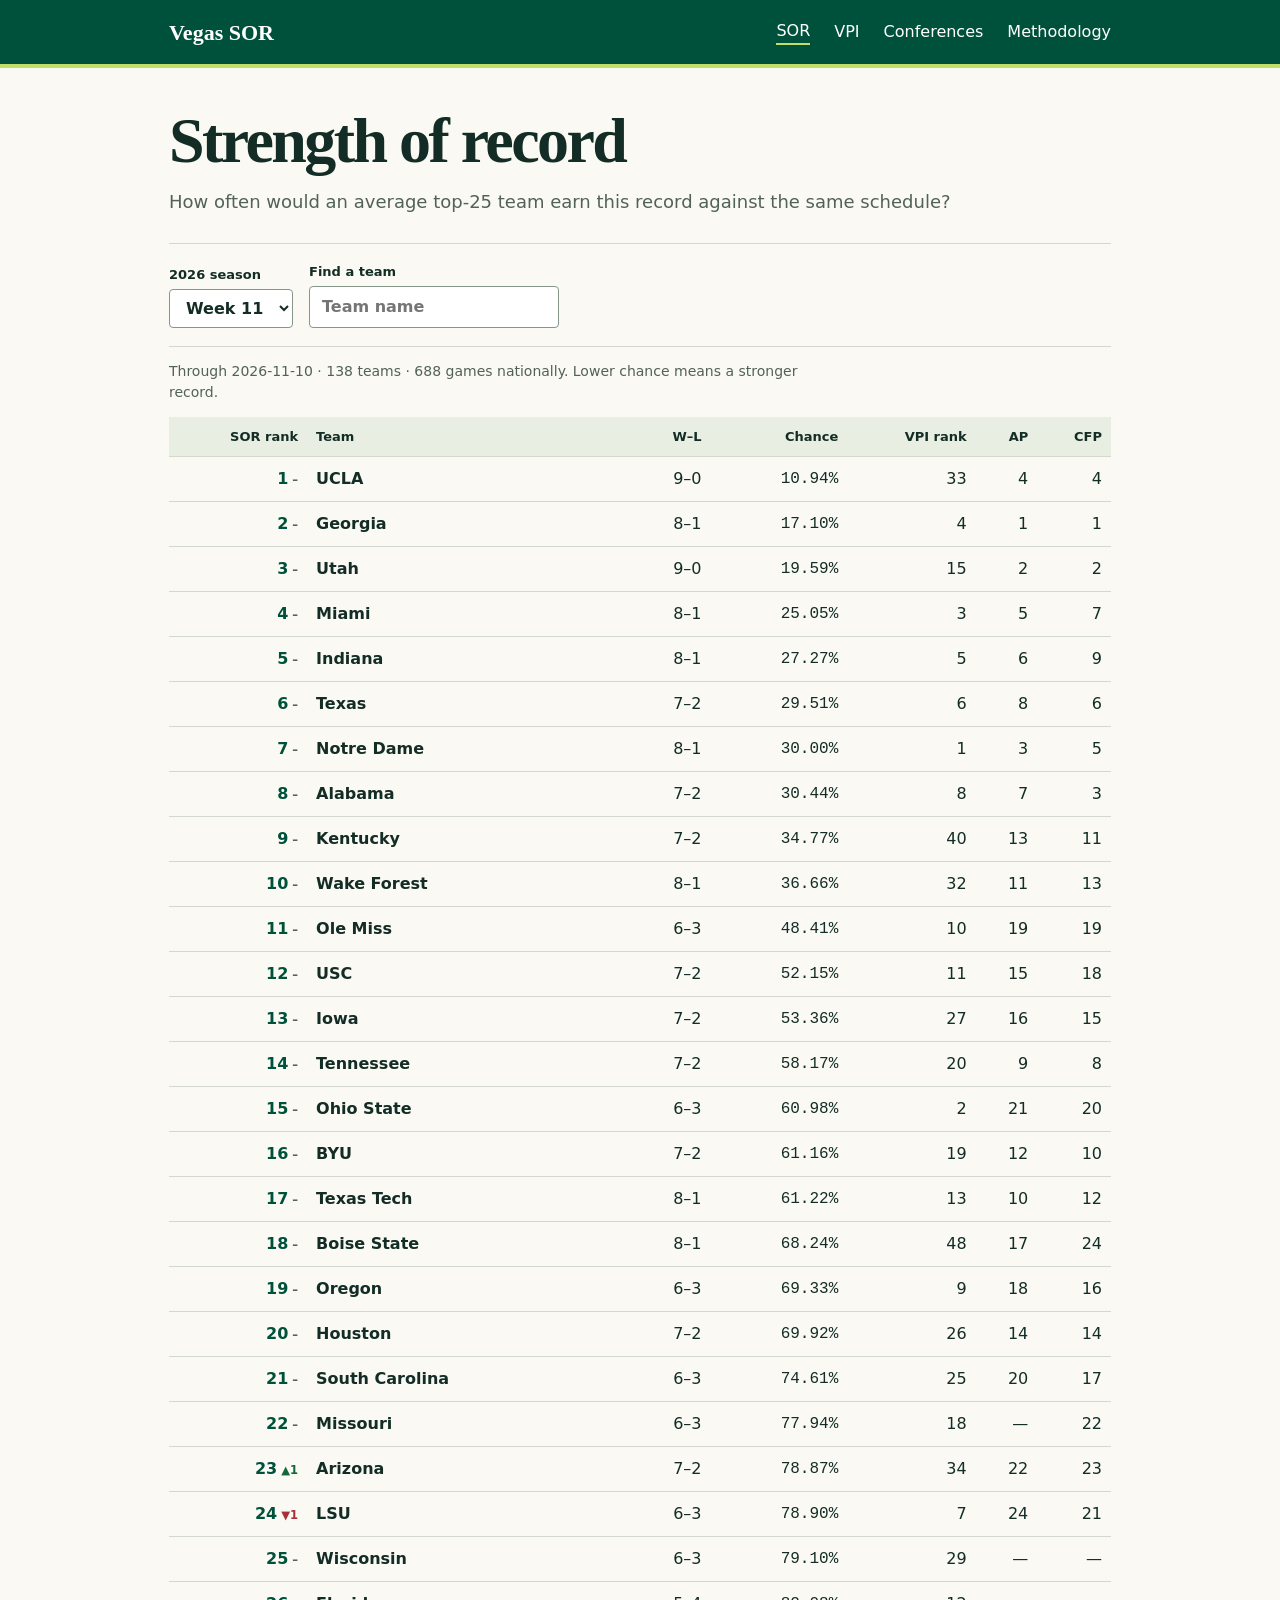
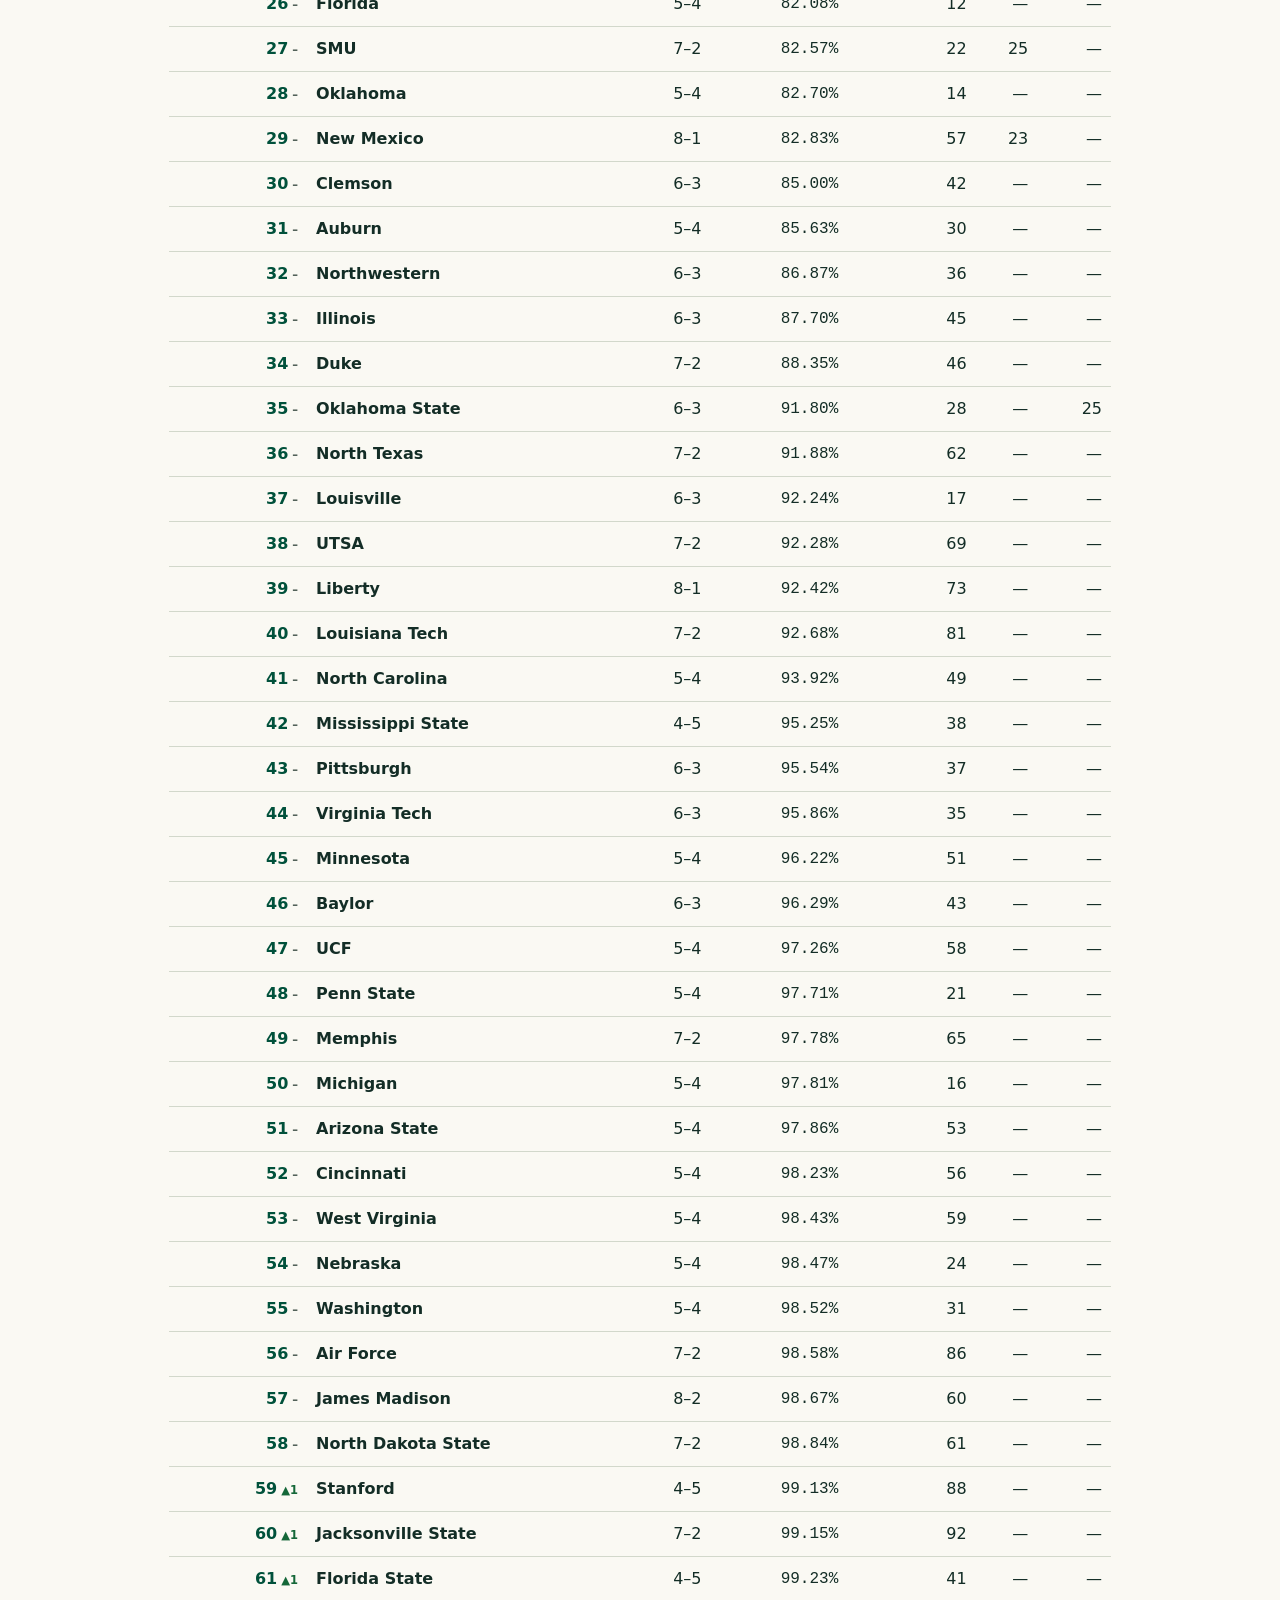
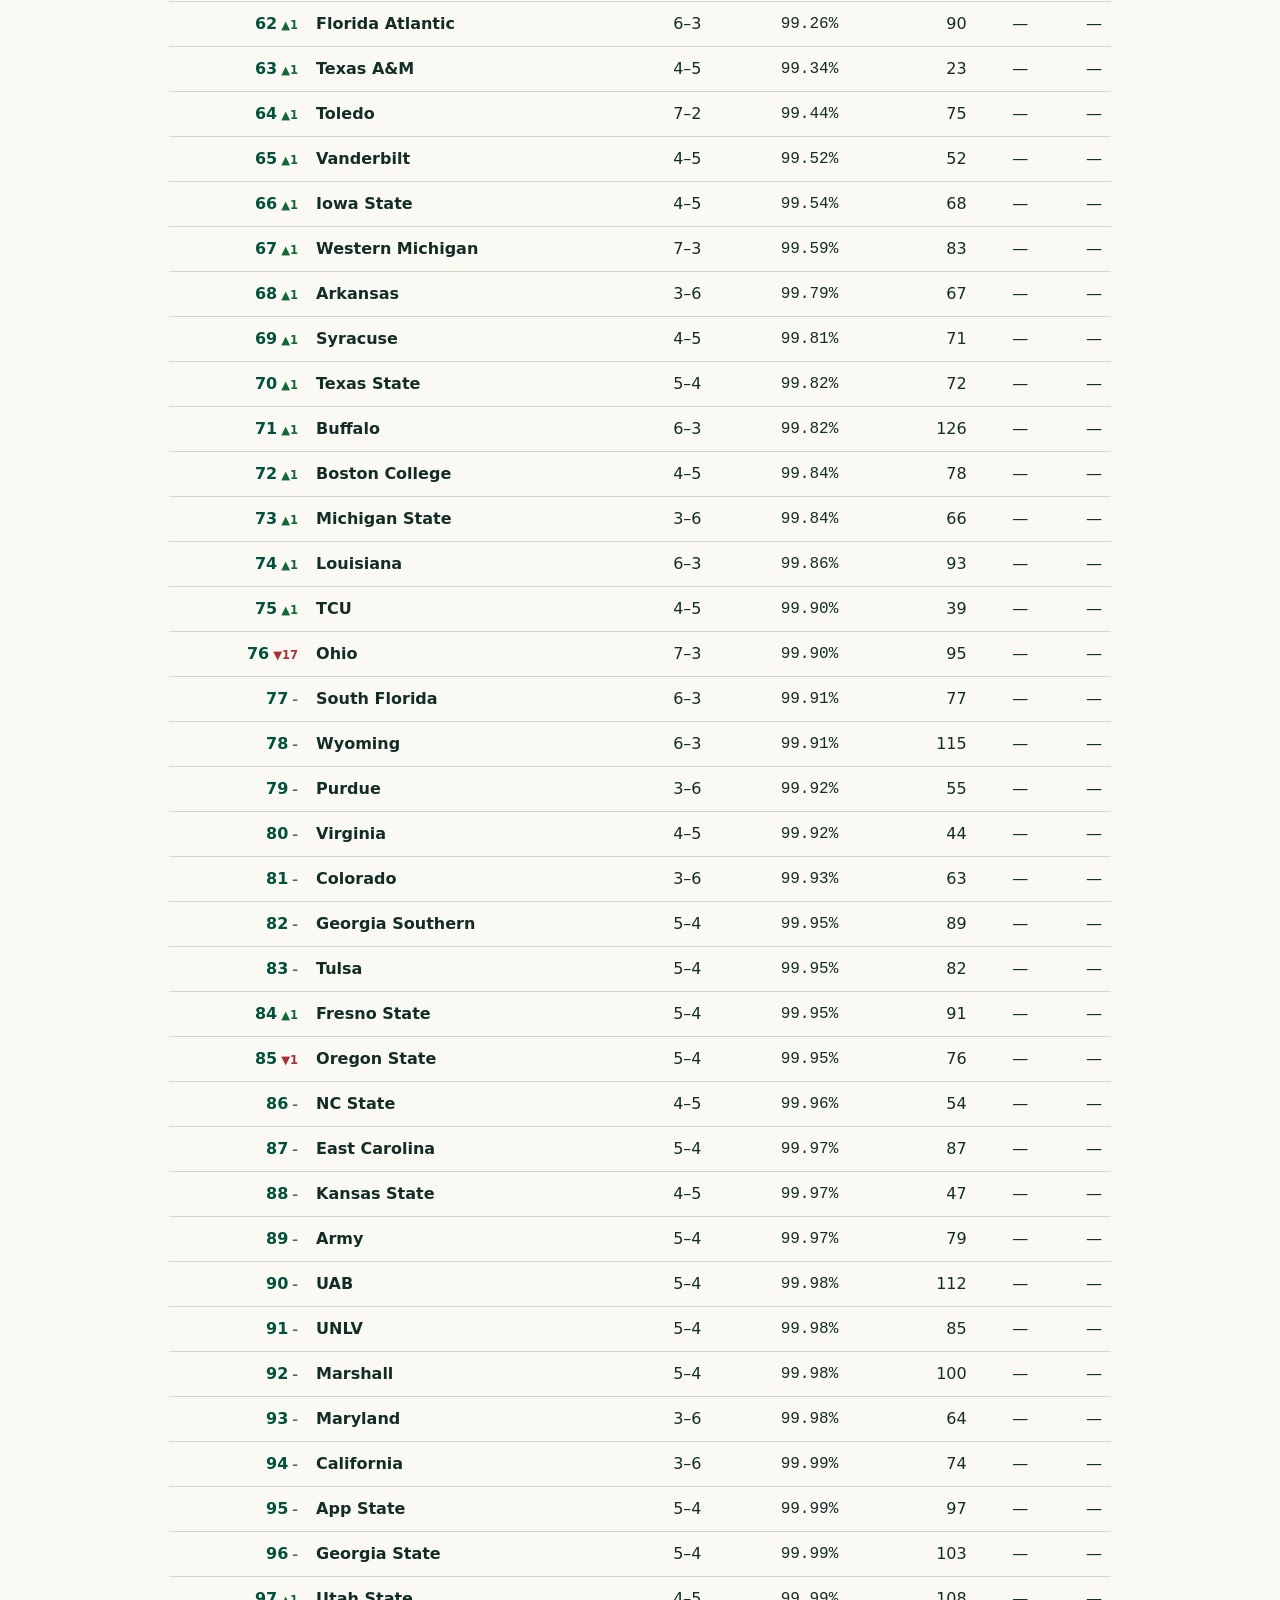
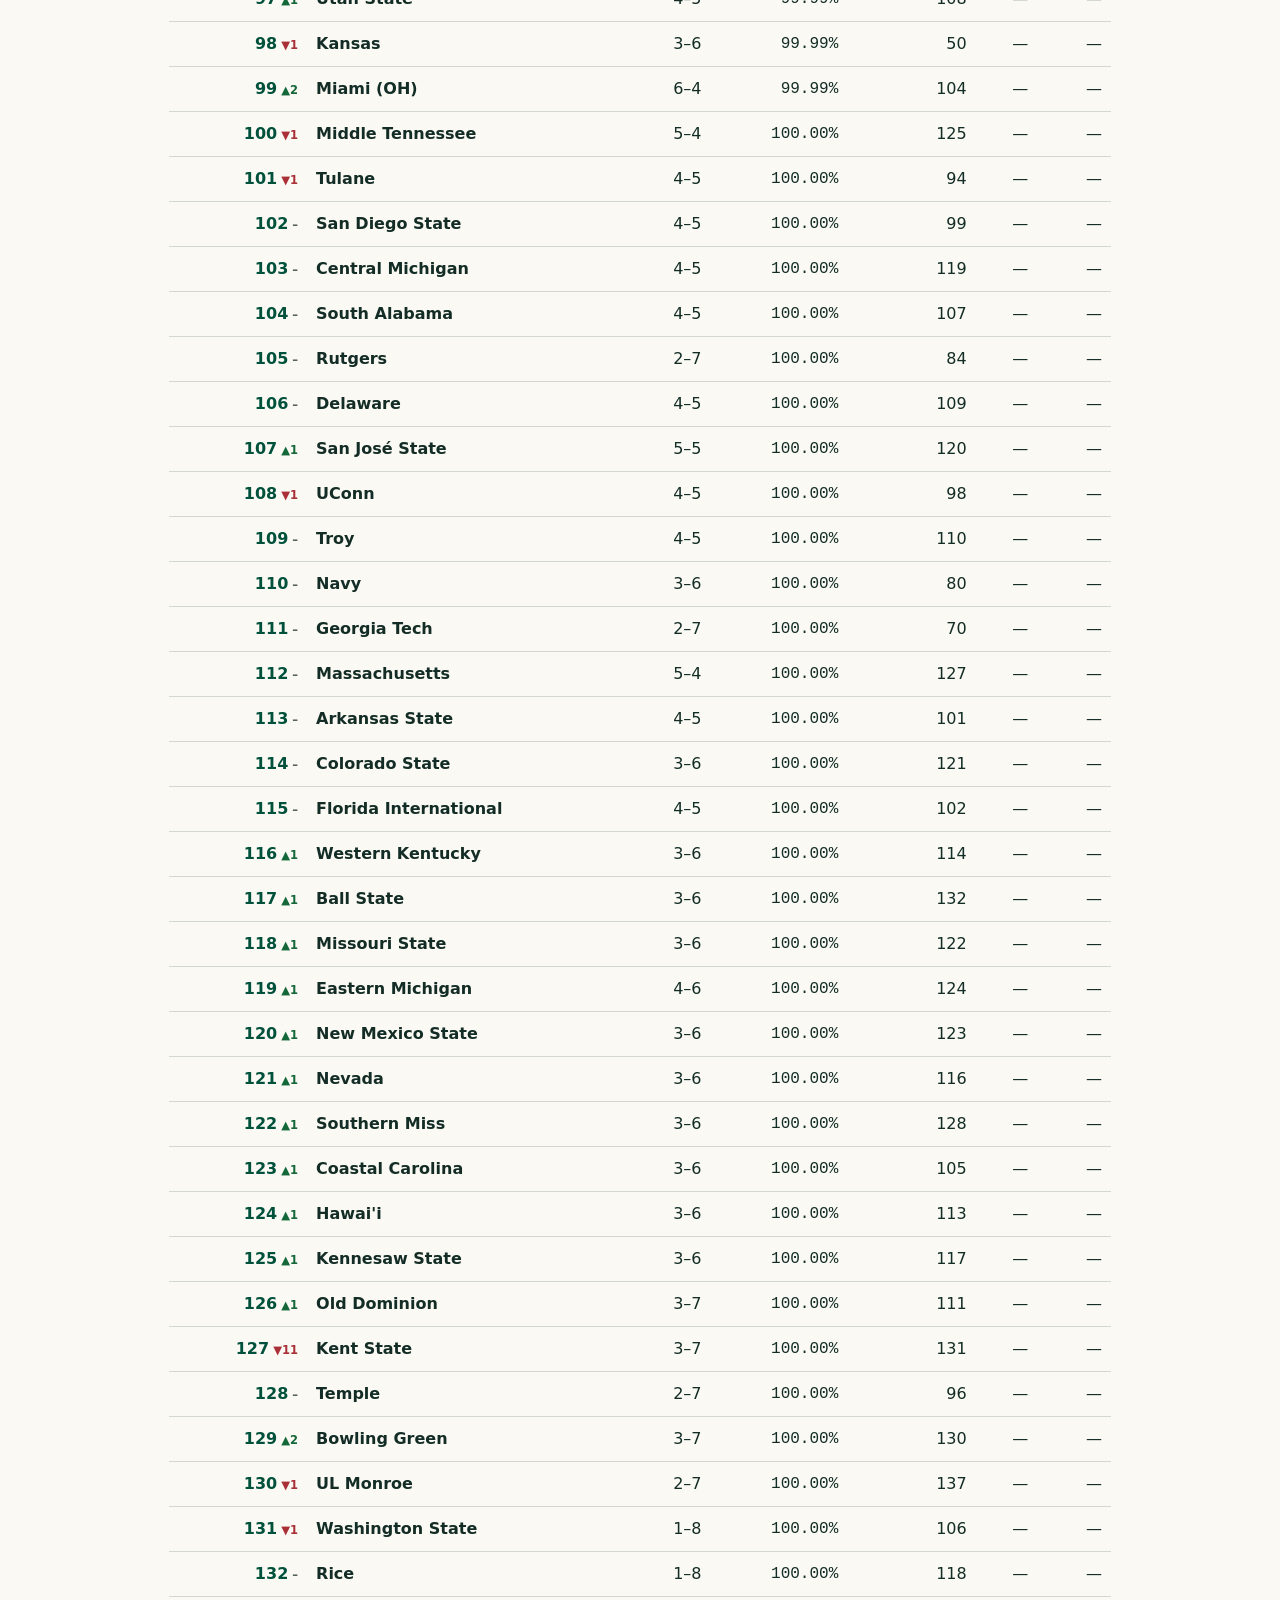
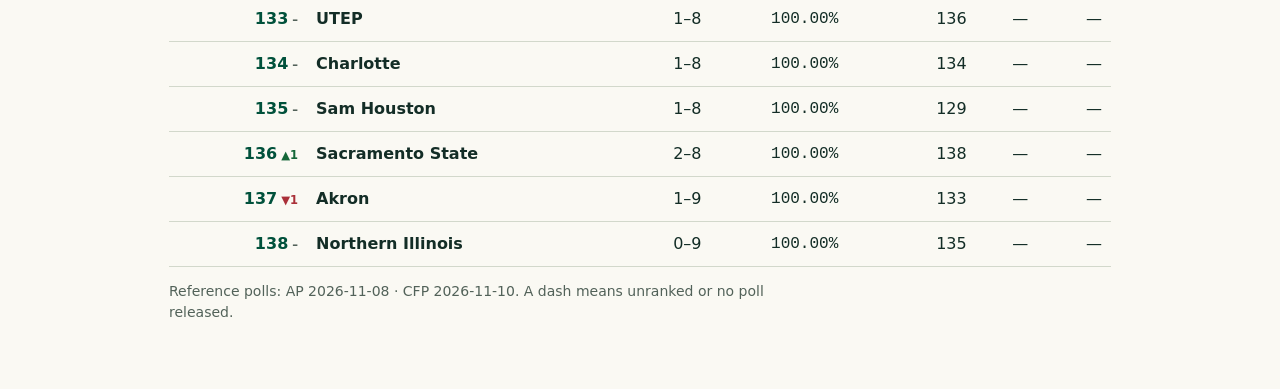
==== commit 62c6fa42: "Keep only the VPI rank on the SOR table" ====
--- a/docs/index.html
+++ b/docs/index.html
@@ -1 +1 @@
-<!doctype html><html lang="en"><meta charset="utf-8"><meta name="viewport" content="width=device-width, initial-scale=1"><title>2026 rankings · Vegas SOR</title><link rel="stylesheet" href="style.css"><header><nav><strong>Vegas SOR</strong><a aria-current="page" href="./">SOR</a><a id="vpi-link" href="vpi.html">VPI</a><a href="conferences.html">Conferences</a><a href="methodology.html">Methodology</a></nav></header><main><h1>Strength of record</h1><p class="lead">How often would an average top-25 team earn this record against the same schedule?</p><div class="controls"><label>2026 season<select id="week"></select></label><label>Find a team<input type="search" id="search" placeholder="Team name"></label></div><p id="summary"></p><div class="ranking-scroll"><table><thead><tr><th scope="col">SOR rank</th><th scope="col">Team</th><th scope="col">W–L</th><th scope="col" title="Chance of matching or beating the record. Lower is stronger.">Chance</th><th scope="col">VPI rank</th><th scope="col" title="Points above or below the average FBS team on a neutral field">VPI pts</th><th scope="col">AP</th><th scope="col">CFP</th></tr></thead><tbody id="rows"></tbody></table></div><p id="empty" hidden>No matching teams.</p><p id="polls"></p><noscript>Enable JavaScript to browse the weekly rankings.</noscript></main><script src="season.js"></script><script src="conference-data.js"></script><script src="rank-movement.js"></script><script src="rankings.js"></script></html>
+<!doctype html><html lang="en"><meta charset="utf-8"><meta name="viewport" content="width=device-width, initial-scale=1"><title>2026 rankings · Vegas SOR</title><link rel="stylesheet" href="style.css"><header><nav><strong>Vegas SOR</strong><a aria-current="page" href="./">SOR</a><a id="vpi-link" href="vpi.html">VPI</a><a href="conferences.html">Conferences</a><a href="methodology.html">Methodology</a></nav></header><main><h1>Strength of record</h1><p class="lead">How often would an average top-25 team earn this record against the same schedule?</p><div class="controls"><label>2026 season<select id="week"></select></label><label>Find a team<input type="search" id="search" placeholder="Team name"></label></div><p id="summary"></p><div class="ranking-scroll"><table><thead><tr><th scope="col">SOR rank</th><th scope="col">Team</th><th scope="col">W–L</th><th scope="col" title="Chance of matching or beating the record. Lower is stronger.">Chance</th><th scope="col">VPI rank</th><th scope="col">AP</th><th scope="col">CFP</th></tr></thead><tbody id="rows"></tbody></table></div><p id="empty" hidden>No matching teams.</p><p id="polls"></p><noscript>Enable JavaScript to browse the weekly rankings.</noscript></main><script src="season.js"></script><script src="conference-data.js"></script><script src="rank-movement.js"></script><script src="rankings.js"></script></html>
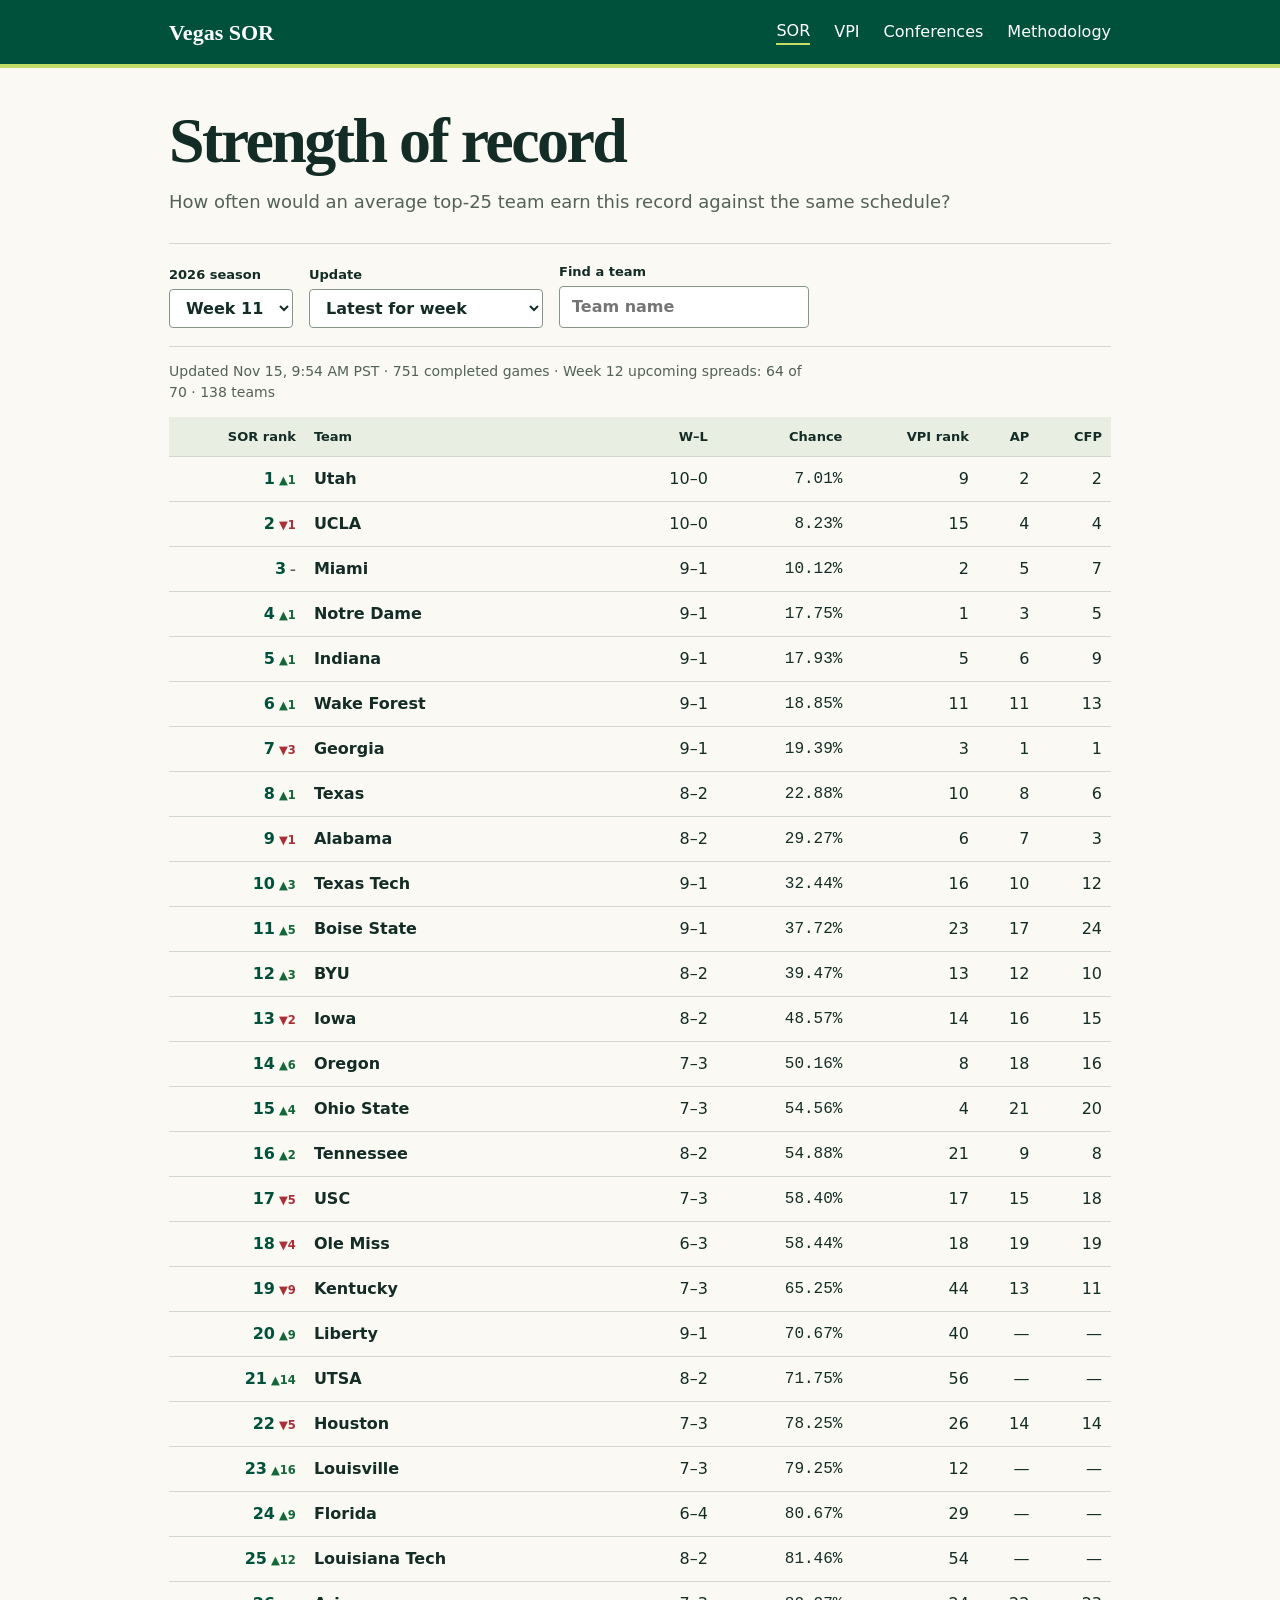
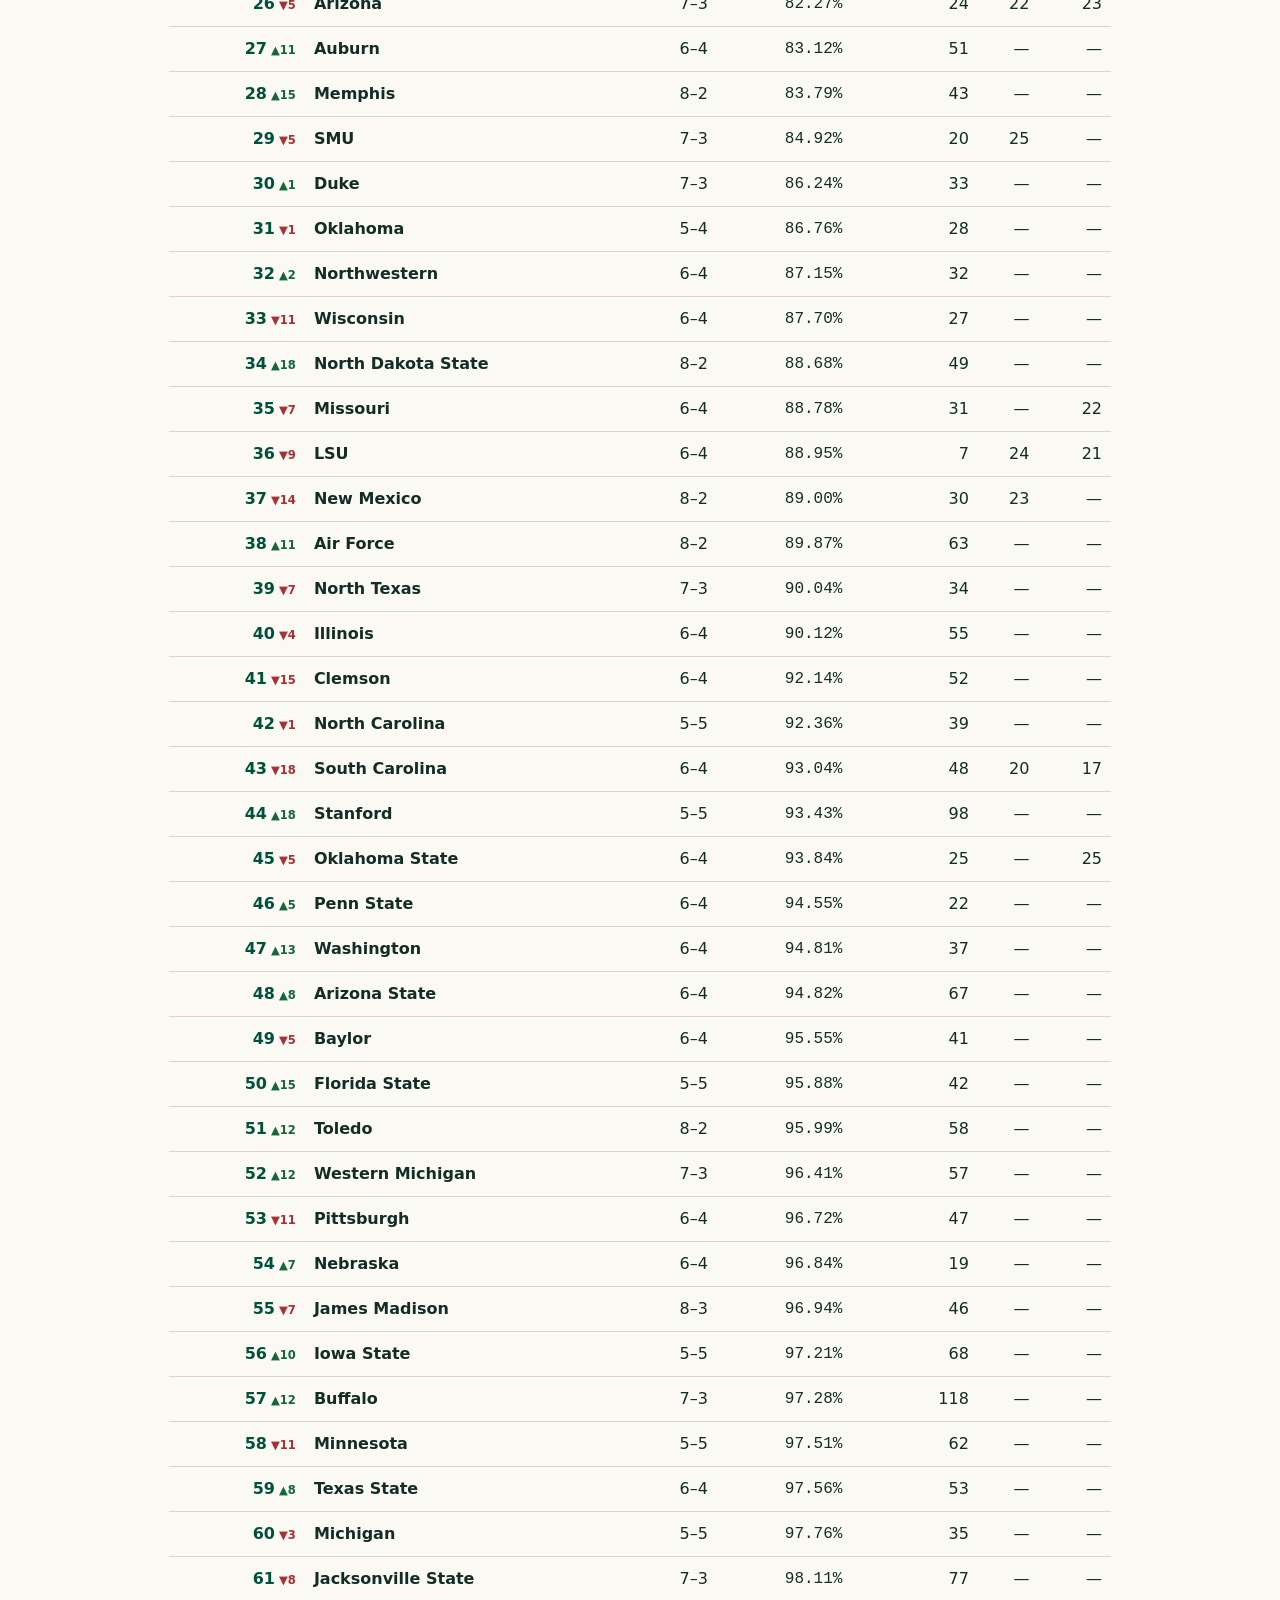
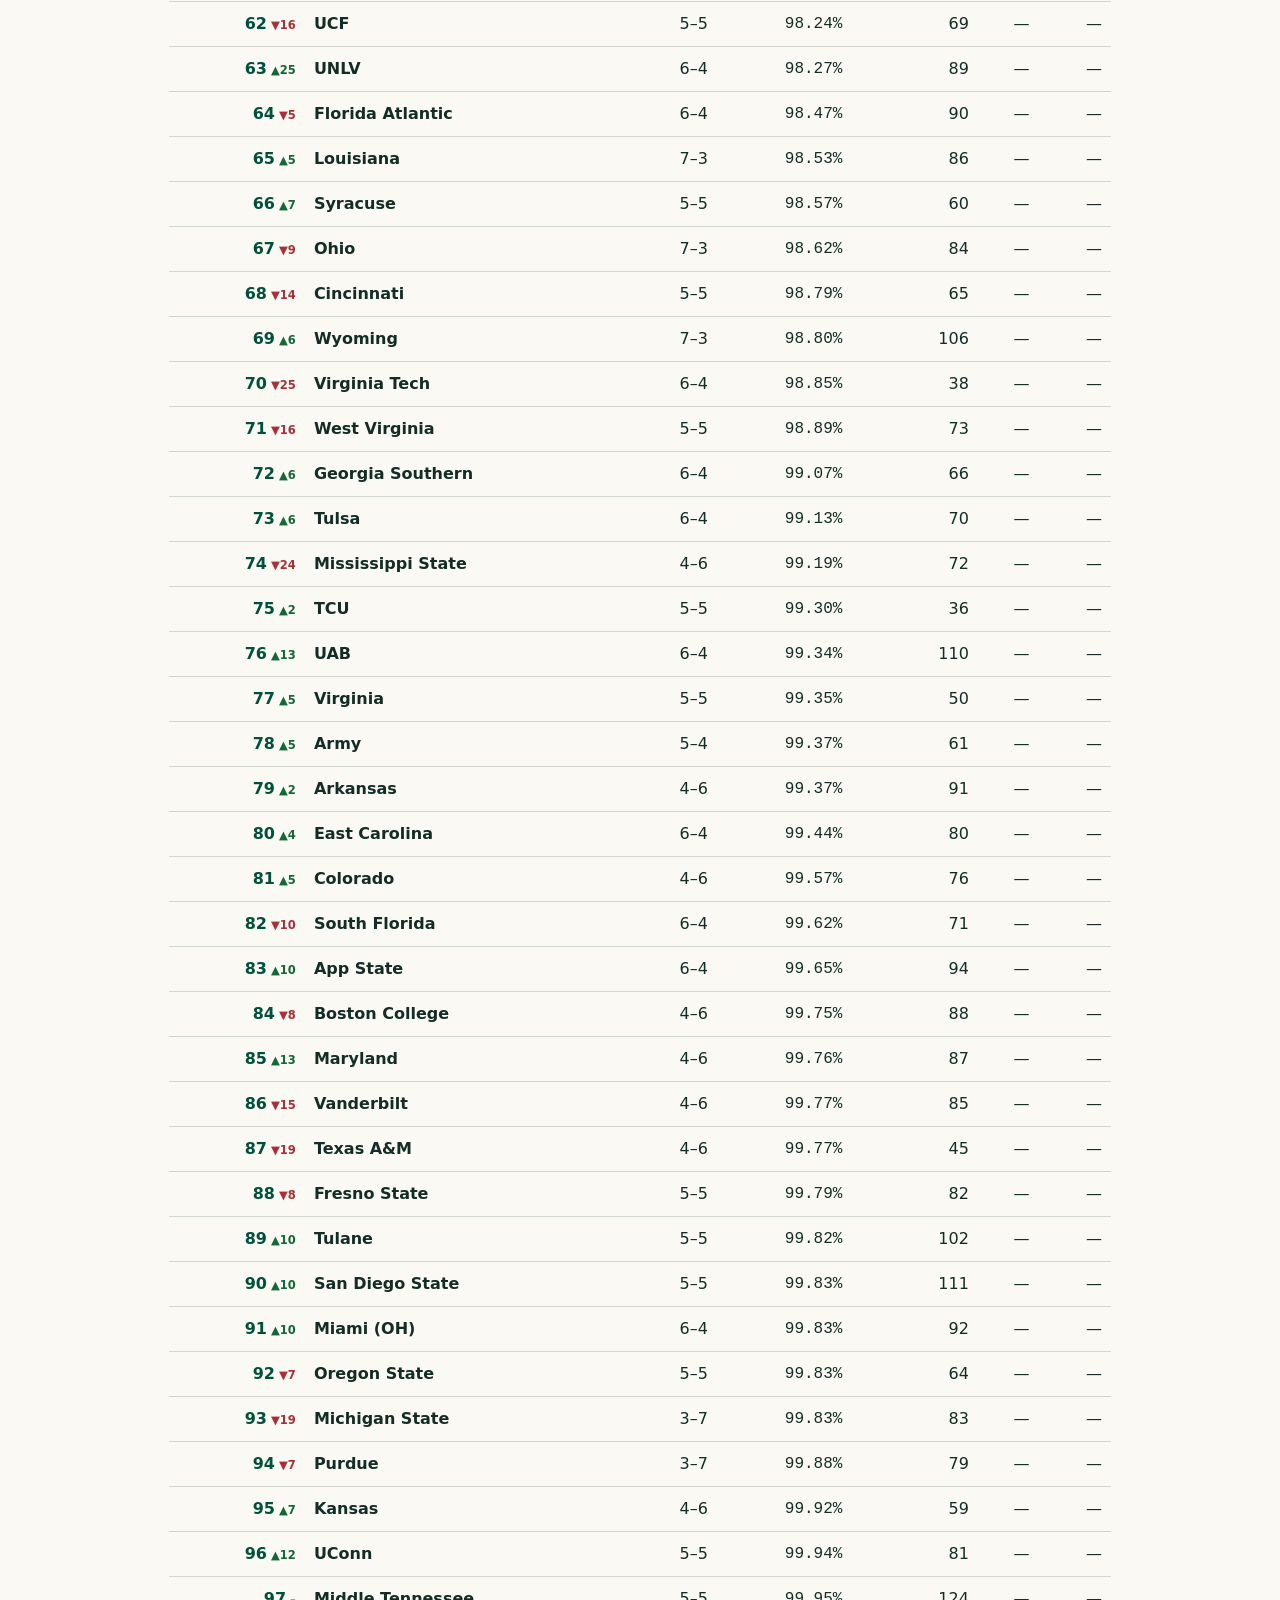
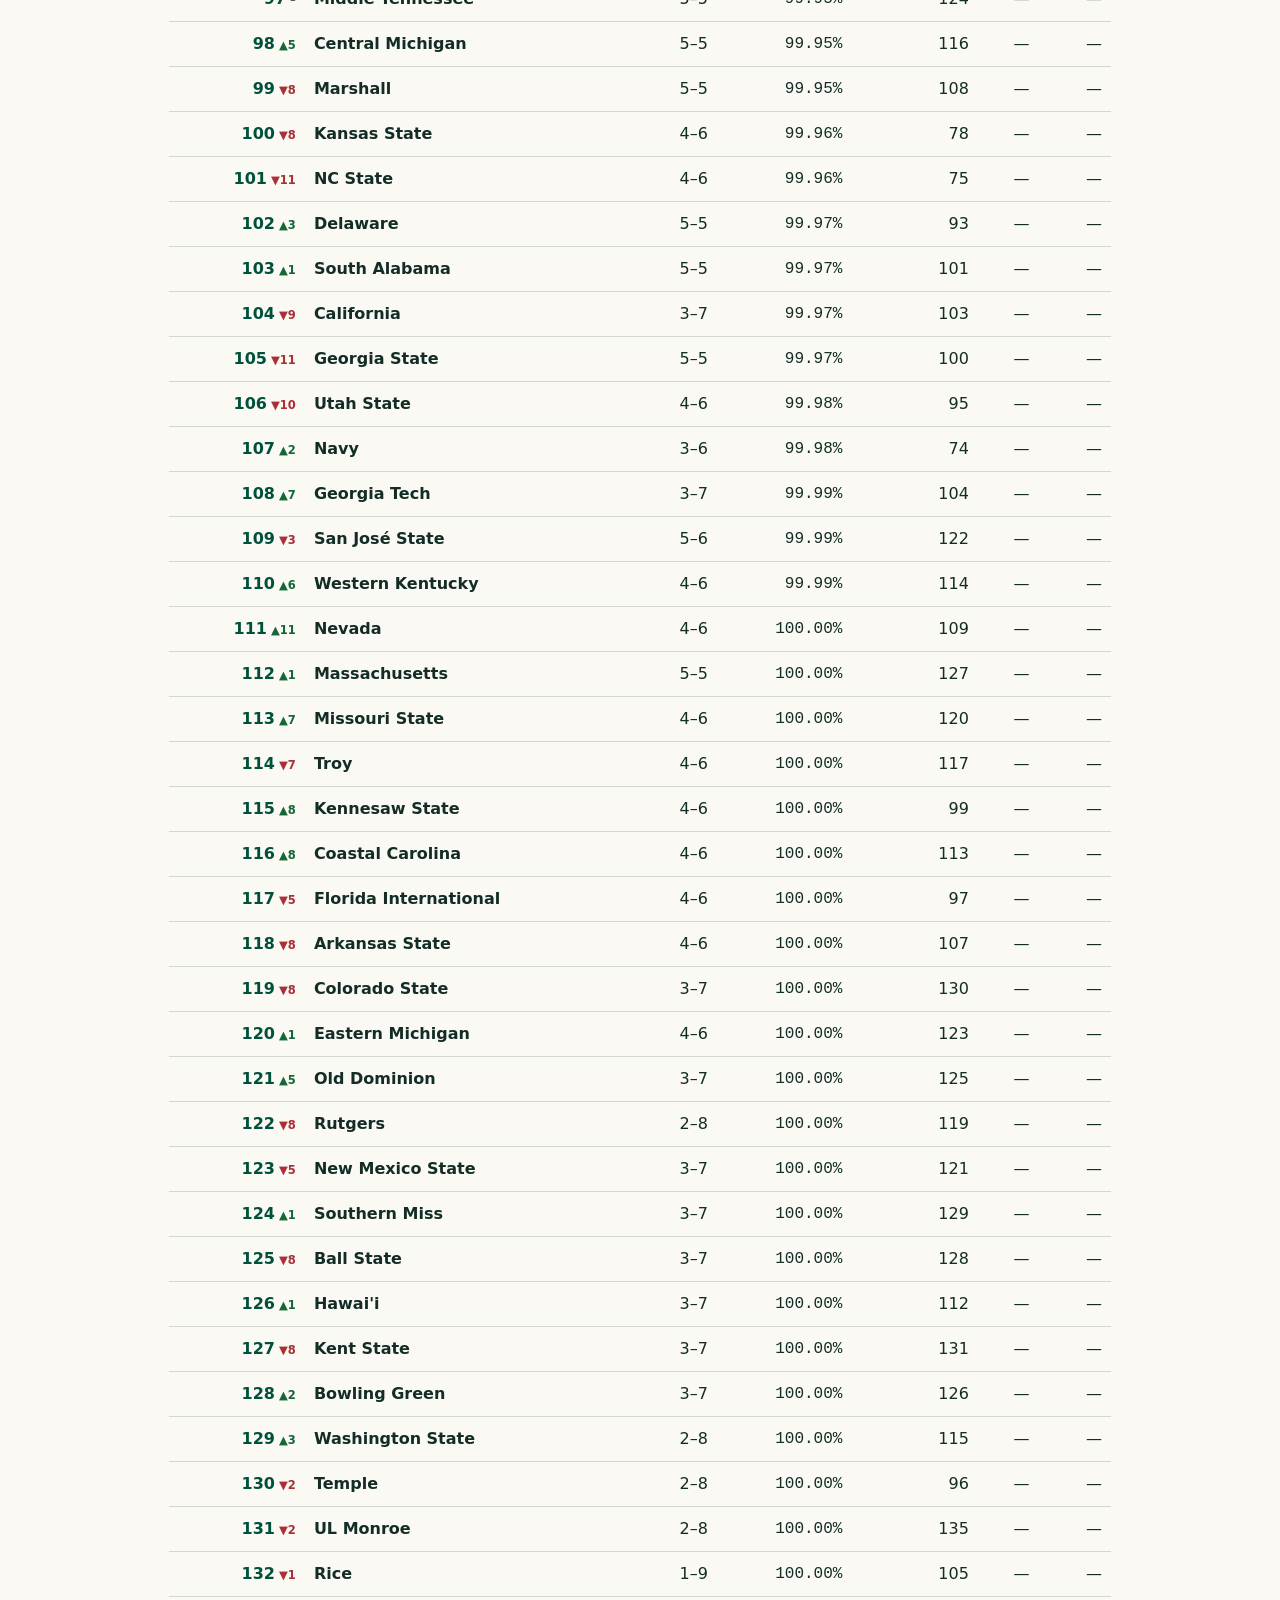
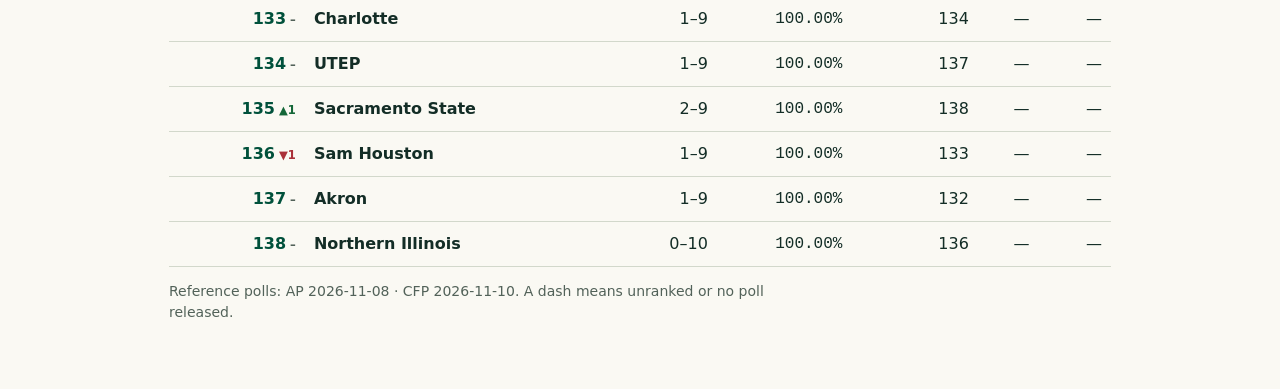
==== commit d010afc9: "Publish daily timestamped rankings with one upcoming ESPN slate" ====
--- a/docs/index.html
+++ b/docs/index.html
@@ -1 +1 @@
-<!doctype html><html lang="en"><meta charset="utf-8"><meta name="viewport" content="width=device-width, initial-scale=1"><title>2026 rankings · Vegas SOR</title><link rel="stylesheet" href="style.css"><header><nav><strong>Vegas SOR</strong><a aria-current="page" href="./">SOR</a><a id="vpi-link" href="vpi.html">VPI</a><a href="conferences.html">Conferences</a><a href="methodology.html">Methodology</a></nav></header><main><h1>Strength of record</h1><p class="lead">How often would an average top-25 team earn this record against the same schedule?</p><div class="controls"><label>2026 season<select id="week"></select></label><label>Find a team<input type="search" id="search" placeholder="Team name"></label></div><p id="summary"></p><div class="ranking-scroll"><table><thead><tr><th scope="col">SOR rank</th><th scope="col">Team</th><th scope="col">W–L</th><th scope="col" title="Chance of matching or beating the record. Lower is stronger.">Chance</th><th scope="col">VPI rank</th><th scope="col">AP</th><th scope="col">CFP</th></tr></thead><tbody id="rows"></tbody></table></div><p id="empty" hidden>No matching teams.</p><p id="polls"></p><noscript>Enable JavaScript to browse the weekly rankings.</noscript></main><script src="season.js"></script><script src="conference-data.js"></script><script src="rank-movement.js"></script><script src="rankings.js"></script></html>
+<!doctype html><html lang="en"><meta charset="utf-8"><meta name="viewport" content="width=device-width, initial-scale=1"><title>2026 rankings · Vegas SOR</title><link rel="stylesheet" href="style.css"><header><nav><strong>Vegas SOR</strong><a aria-current="page" href="./">SOR</a><a id="vpi-link" href="vpi.html">VPI</a><a href="conferences.html">Conferences</a><a href="methodology.html">Methodology</a></nav></header><main><h1>Strength of record</h1><p class="lead">How often would an average top-25 team earn this record against the same schedule?</p><div class="controls"><label>2026 season<select id="week"></select></label><label id="edition-label" hidden>Update<select id="edition"></select></label><label>Find a team<input type="search" id="search" placeholder="Team name"></label></div><p id="summary"></p><div class="ranking-scroll"><table><thead><tr><th scope="col">SOR rank</th><th scope="col">Team</th><th scope="col">W–L</th><th scope="col" title="Chance of matching or beating the record. Lower is stronger.">Chance</th><th scope="col">VPI rank</th><th scope="col">AP</th><th scope="col">CFP</th></tr></thead><tbody id="rows"></tbody></table></div><p id="empty" hidden>No matching teams.</p><p id="polls"></p><noscript>Enable JavaScript to browse the weekly rankings.</noscript></main><script src="season.js"></script><script src="conference-data.js"></script><script src="rank-movement.js"></script><script src="rankings.js"></script></html>
--- a/docs/style.css
+++ b/docs/style.css
@@ -1,3 +1,5 @@
 :root{--ink:#132d26;--paper:#faf9f3;--green:#00513b;--rule:#d2d8cb;--muted:#526259}*{box-sizing:border-box}body{margin:0;background:var(--paper);color:var(--ink);font:16px/1.5 'Inter',system-ui,sans-serif}header{background:var(--green);color:white;border-bottom:4px solid #c1df67}nav,main{max-width:990px;margin:auto;padding:0 24px}nav{min-height:64px;display:flex;align-items:center;gap:24px}nav strong{margin-right:auto;font-family:Georgia,serif;font-size:22px}nav a{color:white;text-decoration:none}nav a[aria-current]{border-bottom:2px solid #c1df67}main{padding-top:38px;padding-bottom:52px}h1,h2{font-family:Georgia,serif;line-height:1.1;letter-spacing:-.04em}h1{font-size:clamp(38px,6vw,64px);margin:0 0 12px}h2{font-size:30px;margin:34px 0 12px}p{max-width:72ch}.lead{font-size:18px;color:var(--muted);margin:0 0 28px}.controls{display:flex;align-items:end;gap:16px;flex-wrap:wrap;padding:18px 0;border-block:1px solid var(--rule)}label{display:grid;gap:4px;font-weight:650;font-size:13px}input,select{font:inherit;font-size:16px;padding:8px 12px;background:#fff;color:var(--ink);border:1px solid #86978a;border-radius:4px}#summary,#polls{font-size:14px;color:var(--muted)}table{width:100%;border-collapse:collapse;font-variant-numeric:tabular-nums}td,th{padding:10px 9px;text-align:right;border-bottom:1px solid var(--rule)}th{background:#e8eee1;font-size:13px}td:nth-child(2),th:nth-child(2){text-align:left}td:nth-child(2){font-weight:650}td:first-child{font-weight:700;color:var(--green)}td:nth-child(4){font-family:ui-monospace,monospace}tbody tr:hover{background:#eff3e9}article{max-width:780px}article p,article li{line-height:1.7}article a{color:var(--green)}code{overflow-wrap:anywhere}#empty{padding:18px}.formula{background:#e8eee1;padding:14px 18px;font-family:ui-monospace,monospace}@media(max-width:600px){main,nav{padding-left:12px;padding-right:12px}nav{gap:12px;font-size:14px}nav strong{font-size:18px}th,td{padding:9px 4px;font-size:13px}td:nth-child(2){max-width:108px}.controls{gap:8px}input{width:155px}}
 .sor-rank{white-space:nowrap}.rank-change{margin-inline-start:.35em;font-size:.72em;font-weight:650;color:var(--muted)}.rank-change.up{color:#146738}.rank-change.down{color:#aa3038}
 .ranking-scroll{overflow-x:auto}.ranking-scroll th{white-space:nowrap}@media(max-width:600px){nav{flex-wrap:wrap;column-gap:10px}}
+
+#edition-label[hidden]{display:none}
